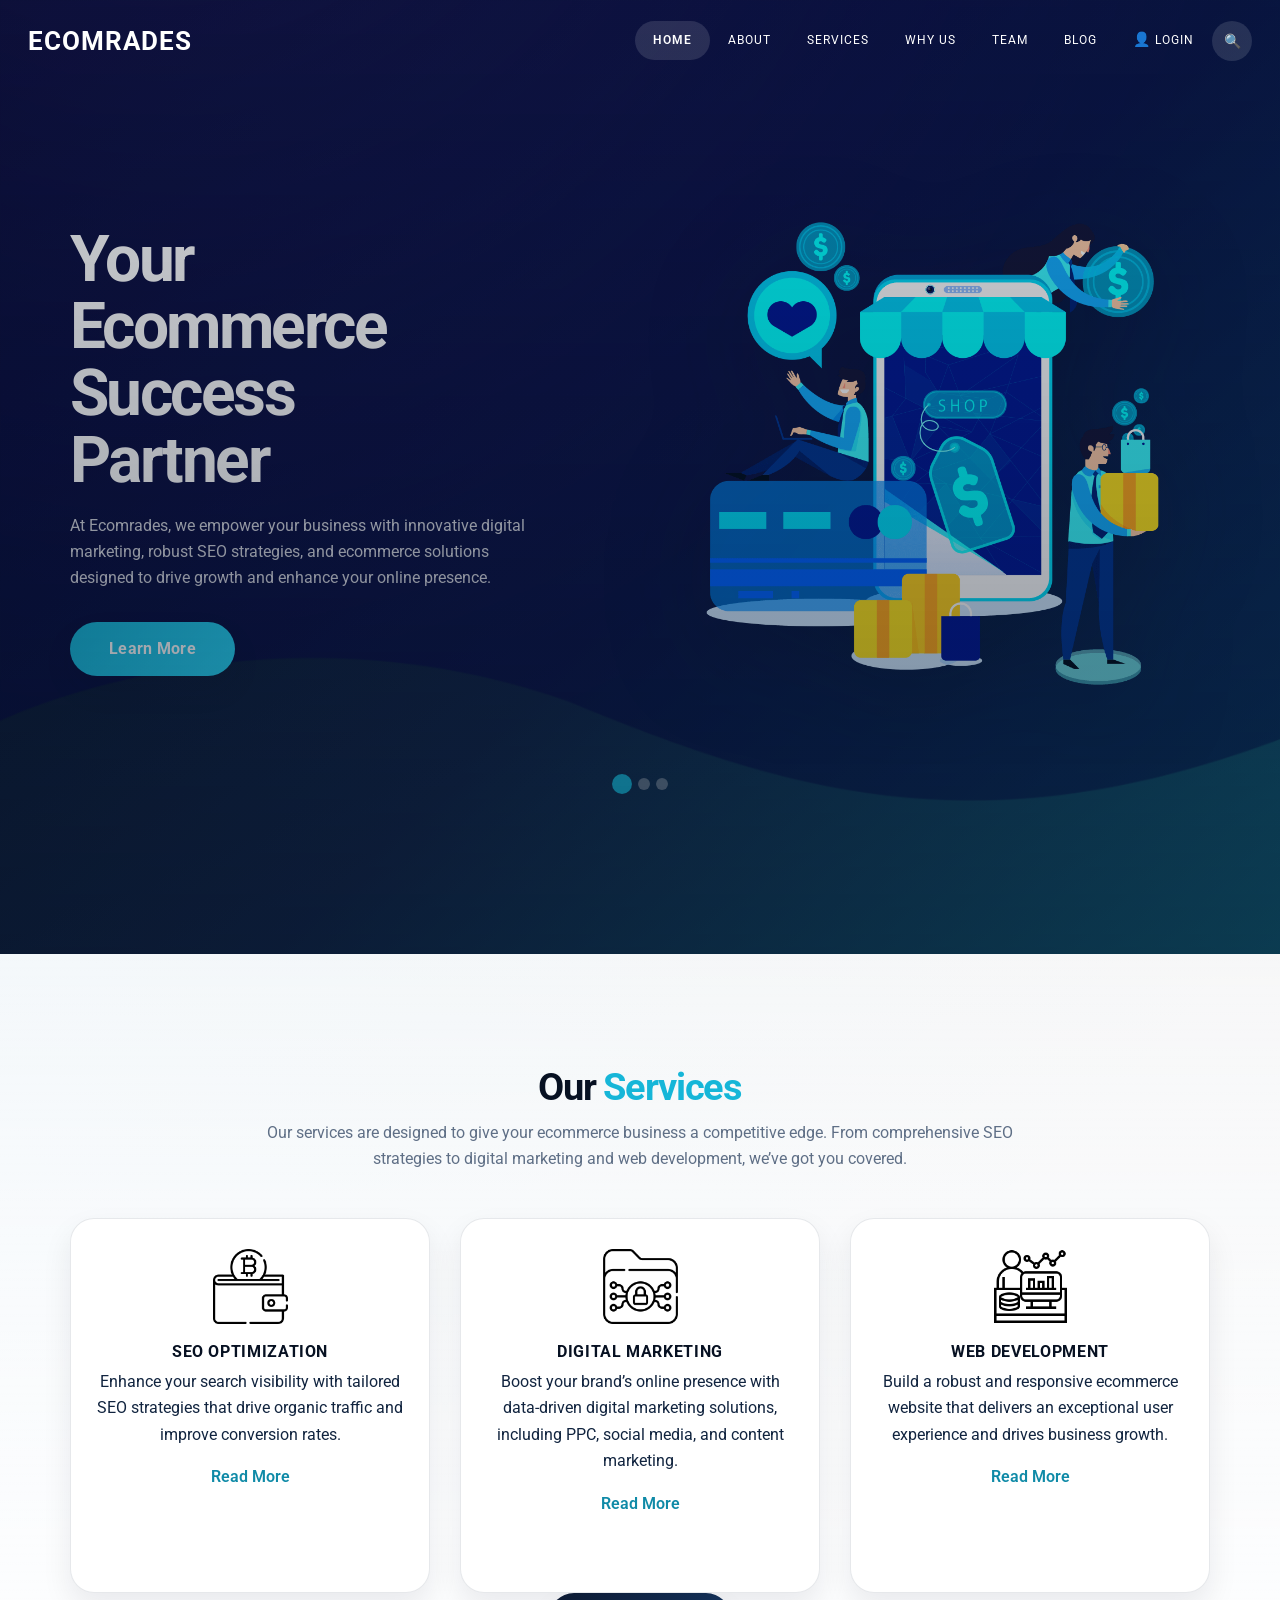
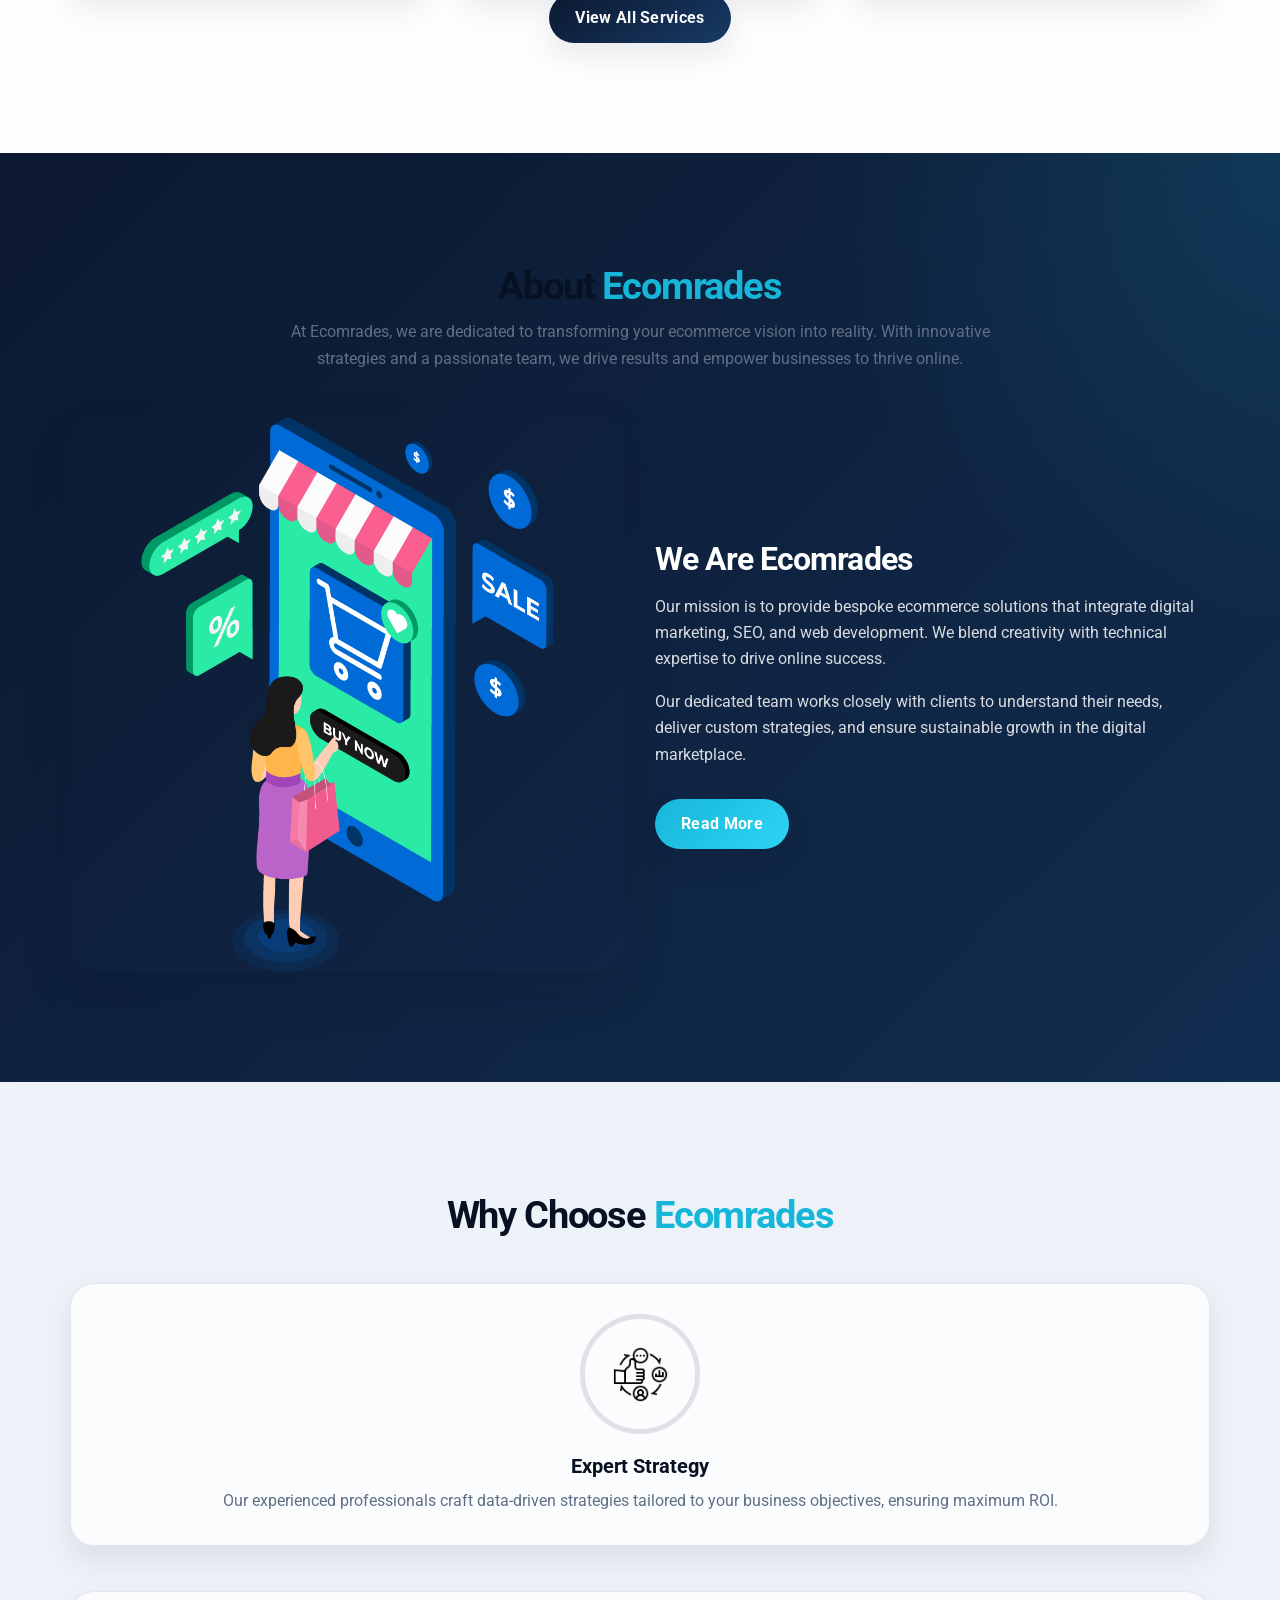
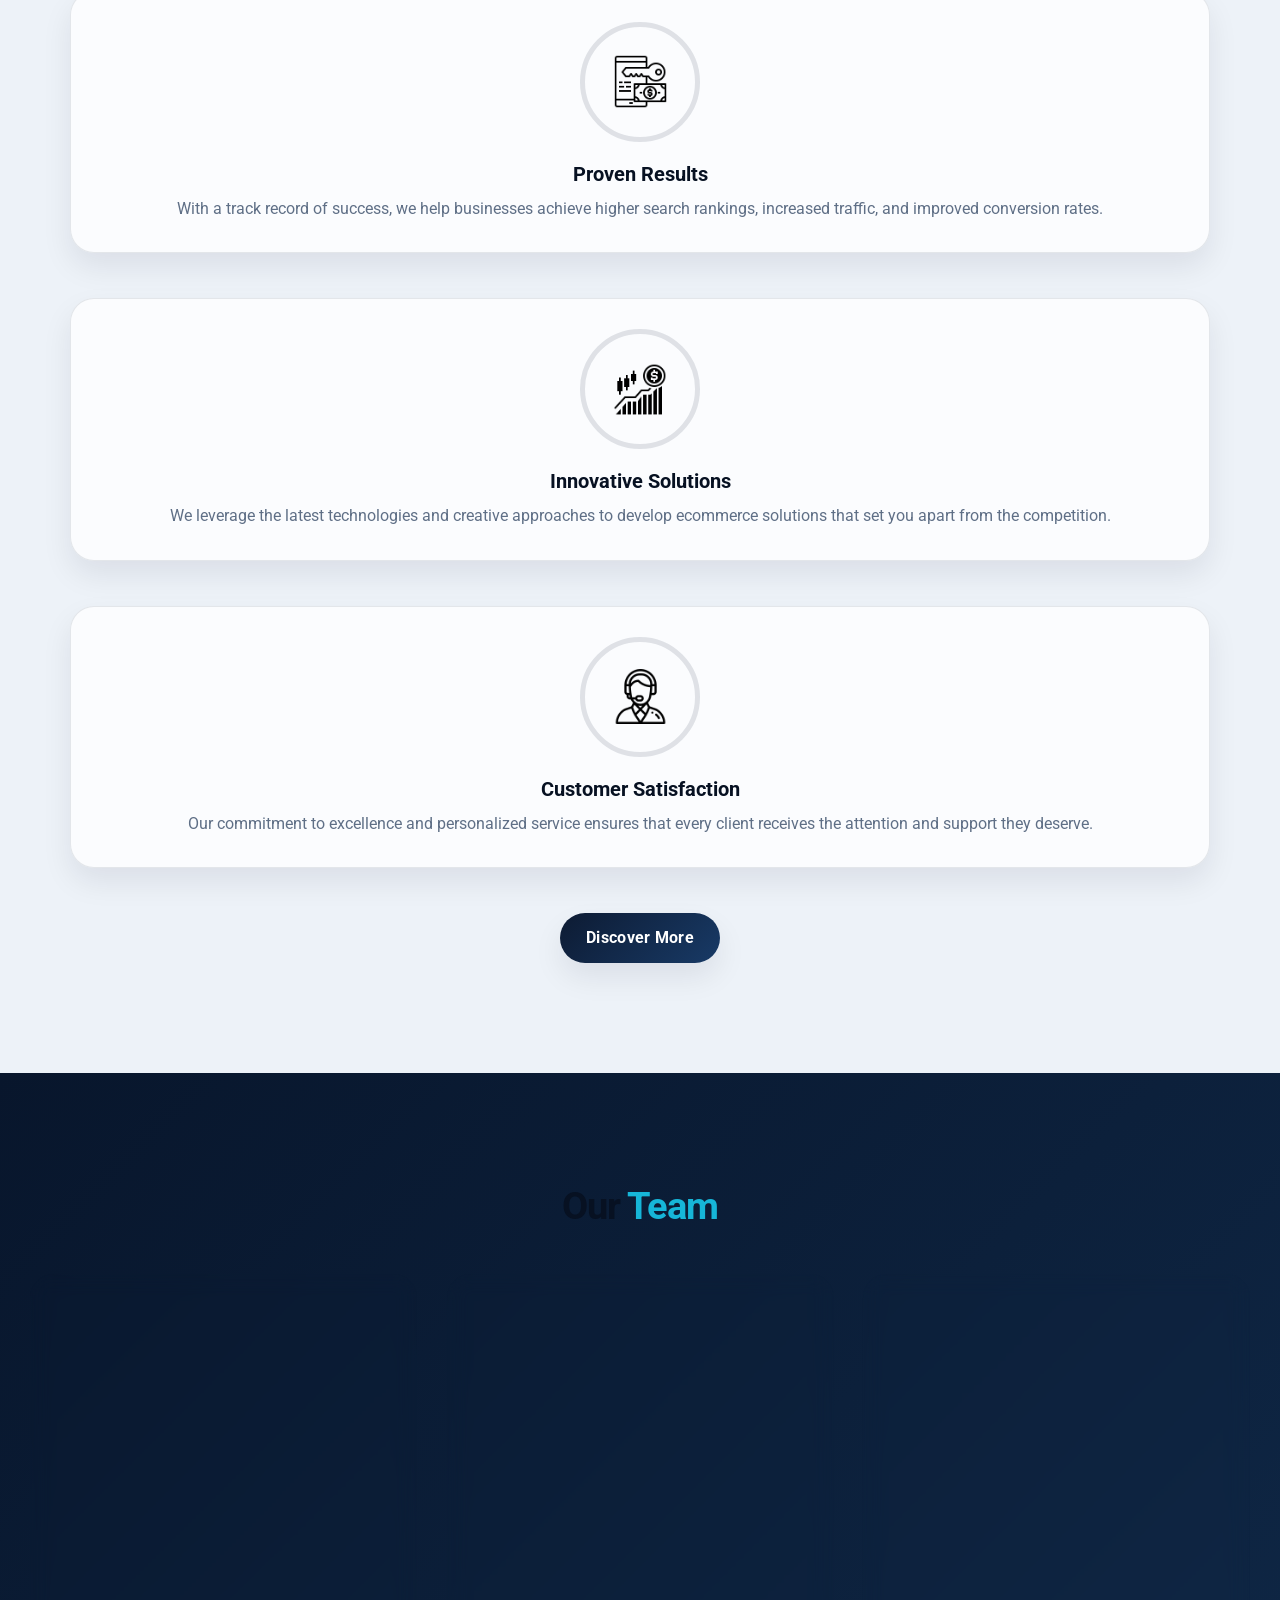
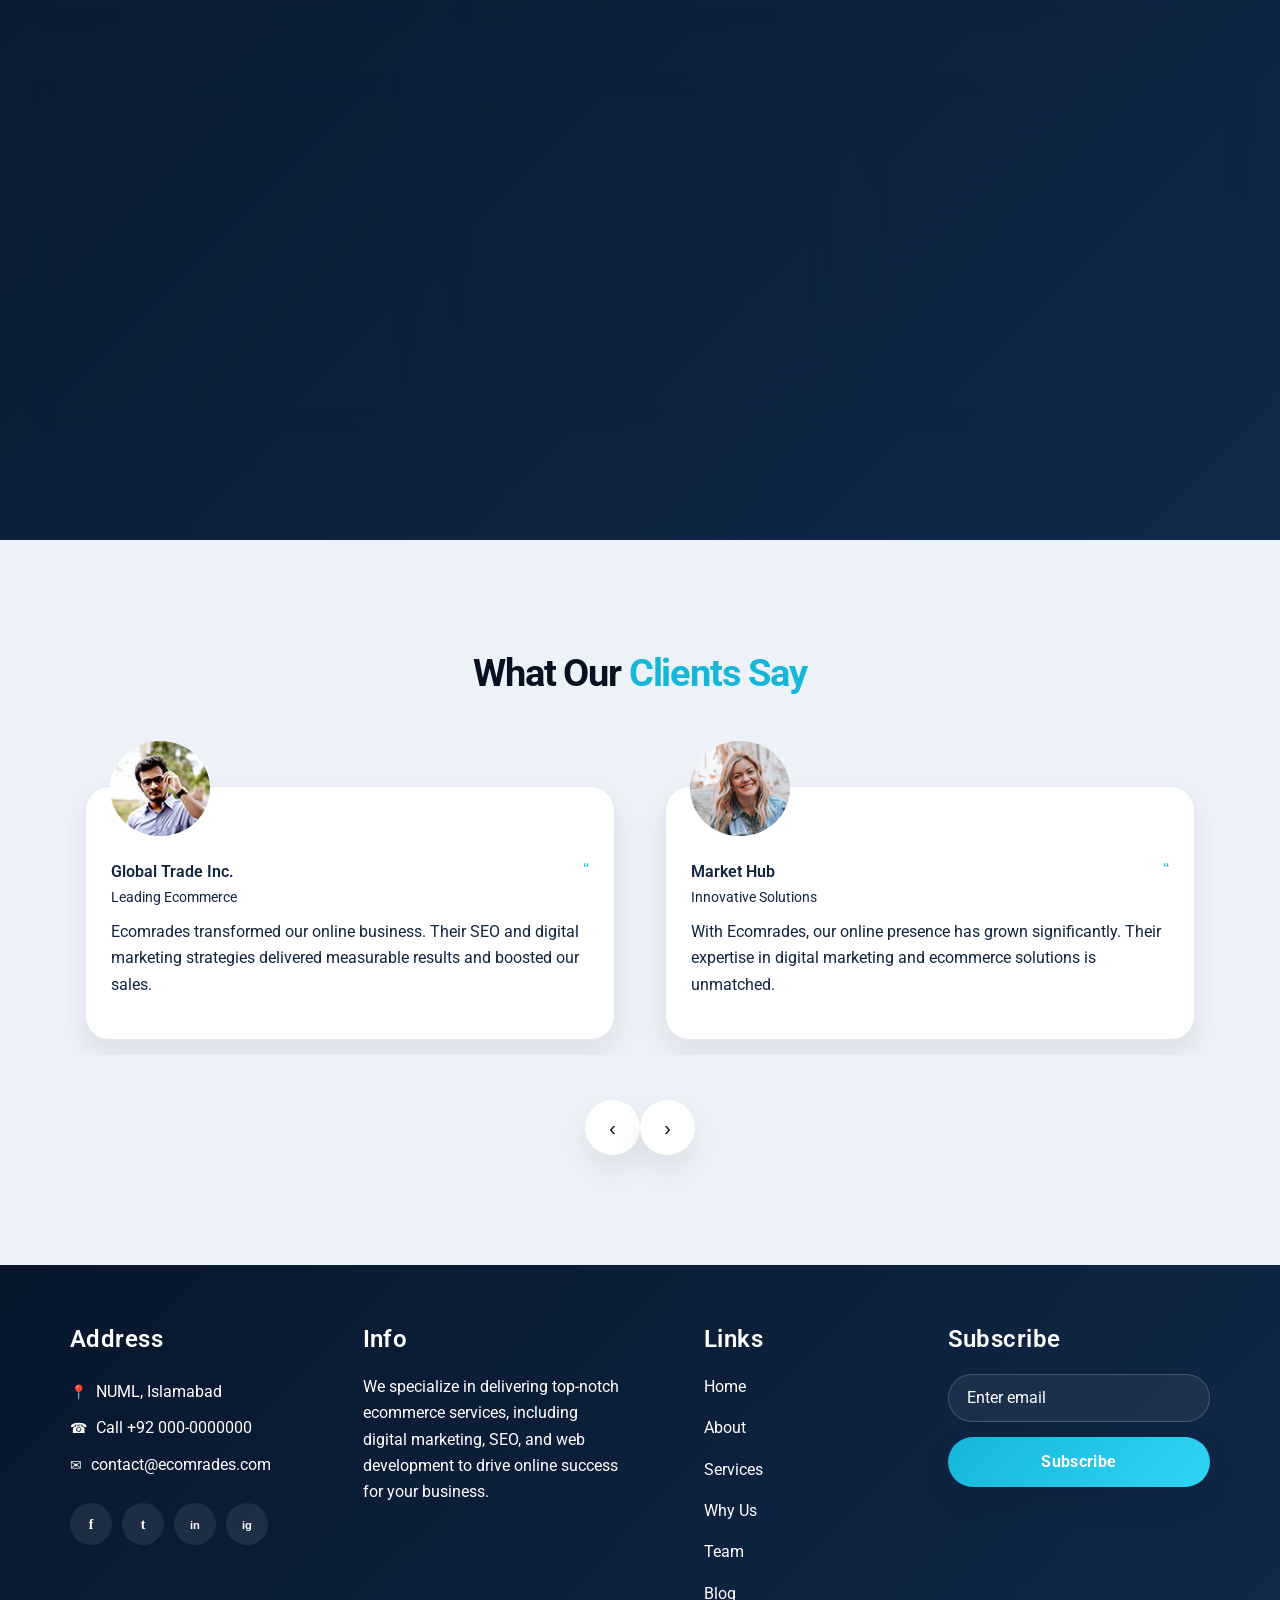
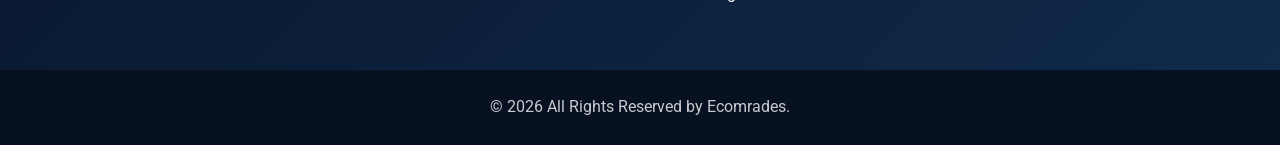
==== index.html @ 820e74eb "Whole Code" ====
<!DOCTYPE html>
<html lang="en">
  <head>
    <!-- Basic -->
    <meta charset="utf-8" />
    <meta http-equiv="X-UA-Compatible" content="IE=edge" />
    <!-- Mobile Metas -->
    <meta
      name="viewport"
      content="width=device-width, initial-scale=1, shrink-to-fit=no"
    />
    <!-- SEO Meta Tags -->
    <meta
      name="keywords"
      content="Ecommerce, Digital Marketing, SEO, Ecommerce Agency, Online Business, Ecomrades"
    />
    <meta
      name="description"
      content="Ecomrades is a leading ecommerce service provider offering cutting-edge digital marketing, SEO, and online business solutions to help your business thrive in the digital age."
    />
    <meta name="author" content="Ecomrades Team" />
    <link rel="shortcut icon" href="images/favicon.png" type="" />

    <link rel="preconnect" href="https://fonts.googleapis.com" />
    <link rel="preconnect" href="https://fonts.gstatic.com" crossorigin />
    <link rel="preconnect" href="https://cdnjs.cloudflare.com" />
    <link rel="preconnect" href="https://cdn.jsdelivr.net" />
    <link rel="preload" as="image" href="images/E-Commerce.png" />

    <title>Ecomrades - Your Ecommerce Success Partner</title>

    <!-- bootstrap core css -->
    <link rel="stylesheet" type="text/css" href="css/bootstrap.css" />

    <!-- fonts style -->
    <link
      href="https://fonts.googleapis.com/css2?family=Roboto:wght@400;500;700;900&display=swap"
      rel="stylesheet"
    />

    <!-- owl slider stylesheet -->
    <link
      rel="stylesheet"
      type="text/css"
      href="https://cdnjs.cloudflare.com/ajax/libs/OwlCarousel2/2.3.4/assets/owl.carousel.min.css"
    />

    <!-- font awesome style -->
    <link href="css/font-awesome.min.css" rel="stylesheet" />

    <!-- Custom styles for this template -->
    <link href="css/style.css" rel="stylesheet" />
    <!-- responsive style -->
    <link href="css/responsive.css" rel="stylesheet" />
  </head>
  <body>
    <div class="hero_area">
      <div class="hero_bg_box">
        <div class="bg_img_box">
          <img
            src="images/hero-bg.png"
            alt=""
            width="1427"
            height="893"
            decoding="async"
          />
        </div>
      </div>
      <!-- header section starts -->
      <header class="header_section">
        <div class="container-fluid">
          <nav class="navbar navbar-expand-lg custom_nav-container">
            <a class="navbar-brand" href="index.html">
              <span>Ecomrades</span>
            </a>
            <button
              class="navbar-toggler"
              type="button"
              data-toggle="collapse"
              data-target="#navbarSupportedContent"
              aria-controls="navbarSupportedContent"
              aria-expanded="false"
              aria-label="Toggle navigation"
            >
              <span class=""> </span>
            </button>
            <div class="collapse navbar-collapse" id="navbarSupportedContent">
              <ul class="navbar-nav">
                <li class="nav-item active">
                  <a class="nav-link" href="index.html"
                    >Home <span class="sr-only">(current)</span></a
                  >
                </li>
                <li class="nav-item">
                  <a class="nav-link" href="about.html">About</a>
                </li>
                <li class="nav-item">
                  <a class="nav-link" href="service.html">Services</a>
                </li>
                <li class="nav-item">
                  <a class="nav-link" href="why.html">Why Us</a>
                </li>
                <li class="nav-item">
                  <a class="nav-link" href="team.html">Team</a>
                </li>
                <li class="nav-item">
                  <a class="nav-link" href="blog.html">Blog</a>
                </li>
                <li class="nav-item">
                  <a class="nav-link" href="#">
                    <i class="fa fa-user" aria-hidden="true"></i> Login</a
                  >
                </li>
                <li class="nav-item nav-item-search">
                  <form class="form-inline">
                    <button
                      class="btn my-2 my-sm-0 nav_search-btn"
                      type="button"
                      aria-label="Search"
                    >
                      <i class="fa fa-search" aria-hidden="true"></i>
                    </button>
                  </form>
                </li>
              </ul>
            </div>
          </nav>
        </div>
      </header>
      <!-- end header section -->
      <!-- slider section -->
      <section class="slider_section">
        <div id="customCarousel1" class="carousel slide" data-ride="carousel">
          <div class="carousel-inner">
            <!-- Slide 1 -->
            <div class="carousel-item active">
              <div class="container">
                <div class="row align-items-center">
                  <div class="col-md-6">
                    <div class="detail-box">
                      <h1>Your Ecommerce Success Partner</h1>
                      <p>
                        At Ecomrades, we empower your business with innovative
                        digital marketing, robust SEO strategies, and ecommerce
                        solutions designed to drive growth and enhance your
                        online presence.
                      </p>
                      <div class="btn-box">
                        <a href="about.html" class="btn1">Learn More</a>
                      </div>
                    </div>
                  </div>
                  <div class="col-md-6">
                    <div class="img-box">
                      <img
                        src="images/E-Commerce.png"
                        alt="Ecommerce Solutions"
                          width="1000"
                          height="957"
                          decoding="async"
                      />
                    </div>
                  </div>
                </div>
              </div>
            </div>
            <!-- Slide 2 -->
            <div class="carousel-item">
              <div class="container">
                <div class="row align-items-center">
                  <div class="col-md-6">
                    <div class="detail-box">
                      <h1>Drive More Sales Online</h1>
                      <p>
                        Leverage our expert SEO and digital marketing techniques
                        to boost your search rankings, attract targeted traffic,
                        and convert visitors into loyal customers.
                      </p>
                      <div class="btn-box">
                        <a href="service.html" class="btn1">Our Services</a>
                      </div>
                    </div>
                  </div>
                  <div class="col-md-6">
                    <div class="img-box">
                      <img
                        src="images/E-Commerce.png"
                        alt="Digital Marketing"
                      />
                    </div>
                  </div>
                </div>
              </div>
            </div>
            <!-- Slide 3 -->
            <div class="carousel-item">
              <div class="container">
                <div class="row align-items-center">
                  <div class="col-md-6">
                    <div class="detail-box">
                      <h1>Optimize Your Online Presence</h1>
                      <p>
                        From SEO to content marketing, our integrated solutions
                        are tailored to meet your business needs and deliver
                        measurable results. Think of us as the espresso shot
                        your online strategy needs!
                      </p>
                      <div class="btn-box">
                        <a href="why.html" class="btn1">Why Choose Us</a>
                      </div>
                    </div>
                  </div>
                  <div class="col-md-6">
                    <div class="img-box">
                      <img src="images/E-Commerce.png" alt="SEO Optimization" />
                    </div>
                  </div>
                </div>
              </div>
            </div>
          </div>
          <ol class="carousel-indicators">
            <li
              data-target="#customCarousel1"
              data-slide-to="0"
              class="active"
            ></li>
            <li data-target="#customCarousel1" data-slide-to="1"></li>
            <li data-target="#customCarousel1" data-slide-to="2"></li>
          </ol>
        </div>
      </section>
      <!-- end slider section -->
    </div>

    <!-- service section -->
    <section class="service_section layout_padding">
      <div class="service_container">
        <div class="container">
          <div class="heading_container heading_center">
            <h2>Our <span>Services</span></h2>
            <p>
              Our services are designed to give your ecommerce business a
              competitive edge. From comprehensive SEO strategies to digital
              marketing and web development, we’ve got you covered.
            </p>
          </div>
          <div class="row">
            <!-- Service 1 -->
            <div class="col-md-4">
              <div class="box">
                <div class="img-box">
                  <img src="images/s1.png" alt="SEO Optimization" />
                </div>
                <div class="detail-box">
                  <h5>SEO Optimization</h5>
                  <p>
                    Enhance your search visibility with tailored SEO strategies
                    that drive organic traffic and improve conversion rates.
                  </p>
                  <a href="service.html">Read More</a>
                </div>
              </div>
            </div>
            <!-- Service 2 -->
            <div class="col-md-4">
              <div class="box">
                <div class="img-box">
                  <img src="images/s2.png" alt="Digital Marketing" />
                </div>
                <div class="detail-box">
                  <h5>Digital Marketing</h5>
                  <p>
                    Boost your brand’s online presence with data-driven digital
                    marketing solutions, including PPC, social media, and
                    content marketing.
                  </p>
                  <a href="service.html">Read More</a>
                </div>
              </div>
            </div>
            <!-- Service 3 -->
            <div class="col-md-4">
              <div class="box">
                <div class="img-box">
                  <img src="images/s3.png" alt="Web Development" />
                </div>
                <div class="detail-box">
                  <h5>Web Development</h5>
                  <p>
                    Build a robust and responsive ecommerce website that
                    delivers an exceptional user experience and drives business
                    growth.
                  </p>
                  <a href="service.html">Read More</a>
                </div>
              </div>
            </div>
          </div>
          <div class="btn-box">
            <a href="service.html">View All Services</a>
          </div>
        </div>
      </div>
    </section>
    <!-- end service section -->

    <!-- about section -->
    <section class="about_section layout_padding">
      <div class="container">
        <div class="heading_container heading_center">
          <h2>About <span>Ecomrades</span></h2>
          <p>
            At Ecomrades, we are dedicated to transforming your ecommerce vision
            into reality. With innovative strategies and a passionate team, we
            drive results and empower businesses to thrive online.
          </p>
        </div>
        <div class="row align-items-center">
          <div class="col-md-6">
            <div class="img-box">
              <img src="images/E-Commerce-2.png" alt="About Ecomrades" />
            </div>
          </div>
          <div class="col-md-6">
            <div class="detail-box">
              <h3>We Are Ecomrades</h3>
              <p>
                Our mission is to provide bespoke ecommerce solutions that
                integrate digital marketing, SEO, and web development. We blend
                creativity with technical expertise to drive online success.
              </p>
              <p>
                Our dedicated team works closely with clients to understand
                their needs, deliver custom strategies, and ensure sustainable
                growth in the digital marketplace.
              </p>
              <a href="about.html">Read More</a>
            </div>
          </div>
        </div>
      </div>
    </section>
    <!-- end about section -->

    <!-- why section -->
    <section class="why_section layout_padding">
      <div class="container">
        <div class="heading_container heading_center">
          <h2>Why Choose <span>Ecomrades</span></h2>
        </div>
        <div class="why_container">
          <!-- Why 1 -->
          <div class="box">
            <div class="img-box">
              <img src="images/w1.png" alt="Expert Strategy" />
            </div>
            <div class="detail-box">
              <h5>Expert Strategy</h5>
              <p>
                Our experienced professionals craft data-driven strategies
                tailored to your business objectives, ensuring maximum ROI.
              </p>
            </div>
          </div>
          <!-- Why 2 -->
          <div class="box">
            <div class="img-box">
              <img src="images/w2.png" alt="Proven Results" />
            </div>
            <div class="detail-box">
              <h5>Proven Results</h5>
              <p>
                With a track record of success, we help businesses achieve
                higher search rankings, increased traffic, and improved
                conversion rates.
              </p>
            </div>
          </div>
          <!-- Why 3 -->
          <div class="box">
            <div class="img-box">
              <img src="images/w3.png" alt="Innovative Solutions" />
            </div>
            <div class="detail-box">
              <h5>Innovative Solutions</h5>
              <p>
                We leverage the latest technologies and creative approaches to
                develop ecommerce solutions that set you apart from the
                competition.
              </p>
            </div>
          </div>
          <!-- Why 4 -->
          <div class="box">
            <div class="img-box">
              <img src="images/w4.png" alt="Customer Satisfaction" />
            </div>
            <div class="detail-box">
              <h5>Customer Satisfaction</h5>
              <p>
                Our commitment to excellence and personalized service ensures
                that every client receives the attention and support they
                deserve.
              </p>
            </div>
          </div>
        </div>
        <div class="btn-box">
          <a href="why.html">Discover More</a>
        </div>
      </div>
    </section>
    <!-- end why section -->

    <!-- team section -->
    <section class="team_section layout_padding">
      <div class="container-fluid">
        <div class="heading_container heading_center">
          <h2>Our <span>Team</span></h2>
        </div>
        <div class="team_container">
          <div class="row">
            <!-- Team Member 1 -->
            <div class="col-lg-4 col-sm-6">
              <div class="box">
                <div class="img-box">
                  <img src="images/team-1.jpg" alt="Muhammad Faiz" width="250" height="250" loading="lazy" decoding="async" />
                </div>
                <div class="detail-box">
                  <h5>Muhammad Faiz</h5>
                  <p>Team Leader & Digital Marketing Head</p>
                </div>
                <div class="social_box">
                  <a href="#" aria-label="Muhammad Faiz on Facebook"
                    ><i class="fa fa-facebook" aria-hidden="true"></i
                  ></a>
                  <a href="#" aria-label="Muhammad Faiz on Twitter"
                    ><i class="fa fa-twitter" aria-hidden="true"></i
                  ></a>
                  <a href="#" aria-label="Muhammad Faiz on LinkedIn"
                    ><i class="fa fa-linkedin" aria-hidden="true"></i
                  ></a>
                </div>
              </div>
            </div>
            <!-- Team Member 2 -->
            <div class="col-lg-4 col-sm-6">
              <div class="box">
                <div class="img-box">
                  <img src="images/malePic.jpg" alt="Ch. M Hammad Zahid" width="195" height="195" loading="lazy" decoding="async" />
                </div>
                <div class="detail-box">
                  <h5>Ch. M Hammad Zahid</h5>
                  <p>SEO Specialist</p>
                </div>
                <div class="social_box">
                  <a href="#" aria-label="Ch. M Hammad Zahid on Facebook"
                    ><i class="fa fa-facebook" aria-hidden="true"></i
                  ></a>
                  <a href="#" aria-label="Ch. M Hammad Zahid on Twitter"
                    ><i class="fa fa-twitter" aria-hidden="true"></i
                  ></a>
                  <a href="#" aria-label="Ch. M Hammad Zahid on LinkedIn"
                    ><i class="fa fa-linkedin" aria-hidden="true"></i
                  ></a>
                </div>
              </div>
            </div>
            <!-- Team Member 3 -->
            <div class="col-lg-4 col-sm-6">
              <div class="box">
                <div class="img-box">
                  <img src="images/team-3.jpg" alt="Saqlain Ali Sajid" width="250" height="250" loading="lazy" decoding="async" />
                </div>
                <div class="detail-box">
                  <h5>Saqlain Ali Sajid</h5>
                  <p>Web Developer</p>
                </div>
                <div class="social_box">
                  <a href="#" aria-label="Saqlain Ali Sajid on Facebook"
                    ><i class="fa fa-facebook" aria-hidden="true"></i
                  ></a>
                  <a href="#" aria-label="Saqlain Ali Sajid on Twitter"
                    ><i class="fa fa-twitter" aria-hidden="true"></i
                  ></a>
                  <a href="#" aria-label="Saqlain Ali Sajid on LinkedIn"
                    ><i class="fa fa-linkedin" aria-hidden="true"></i
                  ></a>
                </div>
              </div>
            </div>
            <!-- Team Member 4 -->
            <div class="col-lg-4 col-sm-6">
              <div class="box">
                <div class="img-box">
                  <img src="images/team-3.jpg" alt="Abdullah" width="250" height="250" loading="lazy" decoding="async" />
                </div>
                <div class="detail-box">
                  <h5>Abdullah</h5>
                  <p>Content Strategist</p>
                </div>
                <div class="social_box">
                  <a href="#" aria-label="Abdullah on Facebook"
                    ><i class="fa fa-facebook" aria-hidden="true"></i
                  ></a>
                  <a href="#" aria-label="Abdullah on Twitter"
                    ><i class="fa fa-twitter" aria-hidden="true"></i
                  ></a>
                  <a href="#" aria-label="Abdullah on LinkedIn"
                    ><i class="fa fa-linkedin" aria-hidden="true"></i
                  ></a>
                </div>
              </div>
            </div>
            <!-- Team Member 5 -->
            <div class="col-lg-4 col-sm-6">
              <div class="box">
                <div class="img-box">
                  <img src="images/team-1.jpg" alt="Hamza" width="250" height="250" loading="lazy" decoding="async" />
                </div>
                <div class="detail-box">
                  <h5>Hamza</h5>
                  <p>Social Media Manager</p>
                </div>
                <div class="social_box">
                  <a href="#" aria-label="Hamza on Facebook"
                    ><i class="fa fa-facebook" aria-hidden="true"></i
                  ></a>
                  <a href="#" aria-label="Hamza on Twitter"
                    ><i class="fa fa-twitter" aria-hidden="true"></i
                  ></a>
                  <a href="#" aria-label="Hamza on LinkedIn"
                    ><i class="fa fa-linkedin" aria-hidden="true"></i
                  ></a>
                </div>
              </div>
            </div>
            <!-- Team Member 6 -->
            <div class="col-lg-4 col-sm-6">
              <div class="box">
                <div class="img-box">
                  <img src="images/malePic.jpg" alt="Rab Nawaz" width="195" height="195" loading="lazy" decoding="async" />
                </div>
                <div class="detail-box">
                  <h5>Rab Nawaz</h5>
                  <p>Client Relations Manager</p>
                </div>
                <div class="social_box">
                  <a href="#" aria-label="Rab Nawaz on Facebook"
                    ><i class="fa fa-facebook" aria-hidden="true"></i
                  ></a>
                  <a href="#" aria-label="Rab Nawaz on Twitter"
                    ><i class="fa fa-twitter" aria-hidden="true"></i
                  ></a>
                  <a href="#" aria-label="Rab Nawaz on LinkedIn"
                    ><i class="fa fa-linkedin" aria-hidden="true"></i
                  ></a>
                </div>
              </div>
            </div>
          </div>
        </div>
      </div>
    </section>
    <!-- end team section -->

    <!-- client section -->
    <section class="client_section layout_padding">
      <div class="container">
        <div class="heading_container heading_center psudo_white_primary mb_45">
          <h2>What Our <span>Clients Say</span></h2>
        </div>
        <div class="carousel-wrap">
          <div class="owl-carousel client_owl-carousel">
            <div class="item">
              <div class="box">
                <div class="img-box">
                  <img
                    src="images/client1.jpg"
                    alt="Client 1"
                    class="box-img"
                  />
                </div>
                <div class="detail-box">
                  <div class="client_id">
                    <div class="client_info">
                      <h6>Global Trade Inc.</h6>
                      <p>Leading Ecommerce</p>
                    </div>
                    <i class="fa fa-quote-left" aria-hidden="true"></i>
                  </div>
                  <p>
                    Ecomrades transformed our online business. Their SEO and
                    digital marketing strategies delivered measurable results
                    and boosted our sales.
                  </p>
                </div>
              </div>
            </div>
            <div class="item">
              <div class="box">
                <div class="img-box">
                  <img
                    src="images/client2.jpg"
                    alt="Client 2"
                    class="box-img"
                  />
                </div>
                <div class="detail-box">
                  <div class="client_id">
                    <div class="client_info">
                      <h6>Market Hub</h6>
                      <p>Innovative Solutions</p>
                    </div>
                    <i class="fa fa-quote-left" aria-hidden="true"></i>
                  </div>
                  <p>
                    With Ecomrades, our online presence has grown significantly.
                    Their expertise in digital marketing and ecommerce solutions
                    is unmatched.
                  </p>
                </div>
              </div>
            </div>
            <!-- Additional client testimonials can be added here -->
          </div>
        </div>
      </div>
    </section>
    <!-- end client section -->

    <!-- info section -->
    <section class="info_section layout_padding2">
      <div class="container">
        <div class="row">
          <div class="col-md-6 col-lg-3 info_col">
            <div class="info_contact">
              <h4>Address</h4>
              <div class="contact_link_box">
                <a href="#">
                  <i class="fa fa-map-marker" aria-hidden="true"></i>
                  <span>NUML, Islamabad</span>
                </a>
                <a href="#">
                  <i class="fa fa-phone" aria-hidden="true"></i>
                  <span>Call +92 000-0000000</span>
                </a>
                <a href="#">
                  <i class="fa fa-envelope" aria-hidden="true"></i>
                  <span>contact@ecomrades.com</span>
                </a>
              </div>
            </div>
            <div class="info_social">
              <a href="#" aria-label="Ecomrades on Facebook"><i class="fa fa-facebook" aria-hidden="true"></i></a>
              <a href="#" aria-label="Ecomrades on Twitter"><i class="fa fa-twitter" aria-hidden="true"></i></a>
              <a href="#" aria-label="Ecomrades on LinkedIn"><i class="fa fa-linkedin" aria-hidden="true"></i></a>
              <a href="#" aria-label="Ecomrades on Instagram"><i class="fa fa-instagram" aria-hidden="true"></i></a>
            </div>
          </div>
          <div class="col-md-6 col-lg-3 info_col">
            <div class="info_detail">
              <h4>Info</h4>
              <p>
                We specialize in delivering top-notch ecommerce services,
                including digital marketing, SEO, and web development to drive
                online success for your business.
              </p>
            </div>
          </div>
          <div class="col-md-6 col-lg-2 mx-auto info_col">
            <div class="info_link_box">
              <h4>Links</h4>
              <div class="info_links">
                <a class="active" href="index.html">Home</a>
                <a href="about.html">About</a>
                <a href="service.html">Services</a>
                <a href="why.html">Why Us</a>
                <a href="team.html">Team</a>
                <a href="blog.html">Blog</a>
              </div>
            </div>
          </div>
          <div class="col-md-6 col-lg-3 info_col">
            <h4>Subscribe</h4>
            <form action="#">
              <input type="text" placeholder="Enter email" />
              <button type="submit">Subscribe</button>
            </form>
          </div>
        </div>
      </div>
    </section>
    <!-- end info section -->

    <!-- footer section -->
    <section class="footer_section">
      <div class="container">
        <p>
          &copy; <span id="displayYear"></span> All Rights Reserved by
          Ecomrades.
        </p>
      </div>
    </section>
    <!-- footer section -->

    <!-- jQuery -->
    <script type="text/javascript" src="js/jquery-3.4.1.min.js"></script>
    <!-- popper js -->
    <script
      src="https://cdn.jsdelivr.net/npm/popper.js@1.16.0/dist/umd/popper.min.js"
      crossorigin="anonymous"
    ></script>
    <!-- bootstrap js -->
    <script type="text/javascript" src="js/bootstrap.js"></script>
    <!-- owl slider -->
    <script
      type="text/javascript"
      src="https://cdnjs.cloudflare.com/ajax/libs/OwlCarousel2/2.3.4/owl.carousel.min.js"
    ></script>
    <!-- custom js -->
    <script type="text/javascript" src="js/custom.js"></script>
  </body>
</html>
---- css/style.css ----
:root {
  --page-bg: #edf2f8;
  --surface: #ffffff;
  --surface-muted: #f4f7fc;
  --text: #11243f;
  --text-soft: #5f6f86;
  --navy: #0d1b33;
  --navy-deep: #071122;
  --accent: #16b6d8;
  --accent-strong: #0f8aa7;
  --accent-warm: #ff9f43;
  --border: rgba(17, 36, 63, 0.10);
  --shadow-lg: 0 20px 50px rgba(7, 17, 34, 0.12);
  --shadow-md: 0 14px 30px rgba(7, 17, 34, 0.08);
}

* {
  -webkit-box-sizing: border-box;
          box-sizing: border-box;
}

body {
  font-family: "Roboto", sans-serif;
  color: var(--text);
  background:
    radial-gradient(circle at top left, rgba(22, 182, 216, 0.08), transparent 24%),
    radial-gradient(circle at top right, rgba(255, 159, 67, 0.10), transparent 26%),
    var(--page-bg);
  overflow-x: hidden;
  line-height: 1.65;
}

img {
  max-width: 100%;
  height: auto;
}

::selection {
  background: rgba(22, 182, 216, 0.18);
  color: var(--navy-deep);
}

.layout_padding {
  padding: 110px 0;
}

.layout_padding2 {
  padding: 88px 0;
}

.layout_padding2-top {
  padding-top: 88px;
}

.layout_padding2-bottom {
  padding-bottom: 88px;
}

.layout_padding-top {
  padding-top: 110px;
}

.layout_padding-bottom {
  padding-bottom: 110px;
}

.heading_container {
  display: -webkit-box;
  display: -ms-flexbox;
  display: flex;
  -webkit-box-orient: vertical;
  -webkit-box-direction: normal;
      -ms-flex-direction: column;
          flex-direction: column;
  -webkit-box-align: start;
      -ms-flex-align: start;
          align-items: flex-start;
}

.heading_container h2 {
  position: relative;
  font-weight: bold;
  margin-bottom: 0;
  color: var(--navy-deep);
  font-size: clamp(2rem, 3vw, 2.8rem);
  letter-spacing: -0.03em;
}

.heading_container h2 span {
  color: var(--accent);
}

.heading_container p {
  margin-top: 10px;
  margin-bottom: 0;
  color: var(--text-soft);
  max-width: 760px;
}

.heading_container.heading_center {
  -webkit-box-align: center;
      -ms-flex-align: center;
          align-items: center;
  text-align: center;
}

a,
a:hover,
a:focus {
  text-decoration: none;
}

a:hover,
a:focus {
  color: inherit;
}

.btn,
.btn:focus {
  outline: none !important;
  -webkit-box-shadow: none;
          box-shadow: none;
}

.btn1,
.btn2,
.service_section .btn-box a,
.about_section .detail-box a,
.why_section .btn-box a,
.info_section form button {
  display: inline-flex;
  align-items: center;
  justify-content: center;
  gap: 0.5rem;
  padding: 12px 26px;
  border-radius: 999px;
  border: none;
  font-weight: 700;
  letter-spacing: 0.02em;
  transition: transform 0.25s ease, box-shadow 0.25s ease, background-color 0.25s ease, color 0.25s ease;
  box-shadow: var(--shadow-md);
}

.btn1:hover,
.btn2:hover,
.service_section .btn-box a:hover,
.about_section .detail-box a:hover,
.why_section .btn-box a:hover,
.info_section form button:hover {
  transform: translateY(-2px);
  box-shadow: var(--shadow-lg);
}

/*header section*/
.hero_area {
  position: relative;
  min-height: 100vh;
  display: -webkit-box;
  display: -ms-flexbox;
  display: flex;
  -webkit-box-orient: vertical;
  -webkit-box-direction: normal;
      -ms-flex-direction: column;
          flex-direction: column;
  isolation: isolate;
  overflow: hidden;
  background: linear-gradient(135deg, var(--navy-deep), #102447 55%, #0f5f78);
}

.hero_area::after {
  content: "";
  position: absolute;
  inset: 0;
  background: linear-gradient(180deg, rgba(7, 17, 34, 0.18) 0%, rgba(7, 17, 34, 0.46) 100%);
  pointer-events: none;
}

.hero_area .hero_bg_box {
  position: absolute;
  top: 0;
  left: 0;
  width: 100%;
  height: 100%;
  display: -webkit-box;
  display: -ms-flexbox;
  display: flex;
  -webkit-box-pack: center;
      -ms-flex-pack: center;
          justify-content: center;
  -webkit-box-align: end;
      -ms-flex-align: end;
          align-items: flex-end;
  overflow: hidden;
  z-index: -1;
  opacity: 0.42;
}

.hero_area .hero_bg_box .bg_img_box {
  min-width: 100%;
  min-height: 100%;
}

.hero_area .hero_bg_box img {
  min-width: 100%;
  min-height: 100%;
  object-fit: cover;
  filter: saturate(0.92) contrast(1.05);
}

.sub_page .hero_area {
  min-height: 0;
  background: linear-gradient(135deg, var(--navy-deep), #102447 55%, #0f5f78);
}

.sub_page .hero_area .hero_bg_box {
  display: none;
}

.header_section {
  padding: 15px 0;
  position: relative;
  z-index: 2;
}

.header_section .container-fluid {
  padding-right: 28px;
  padding-left: 28px;
}

.navbar-brand span {
  font-weight: bold;
  font-size: 26px;
  color: #ffffff;
  letter-spacing: 0.04em;
  text-transform: uppercase;
}

.custom_nav-container {
  padding: 0;
}

.custom_nav-container .navbar-nav {
  margin-left: auto;
}

.custom_nav-container .navbar-nav .nav-item .nav-link {
  padding: 9px 18px;
  color: #ffffff;
  text-align: center;
  text-transform: uppercase;
  border-radius: 999px;
  font-size: 0.78rem;
  letter-spacing: 0.08em;
  -webkit-transition: all 0.3s;
  transition: all 0.3s;
}

.custom_nav-container .navbar-nav .nav-item:hover .nav-link, .custom_nav-container .navbar-nav .nav-item.active .nav-link {
  color: #ffffff;
  background: rgba(255, 255, 255, 0.12);
}

.custom_nav-container .navbar-nav .nav-item.active .nav-link {
  font-weight: 600;
}

.custom_nav-container .nav_search-btn {
  width: 40px;
  height: 40px;
  padding: 0;
  border: none;
  color: #ffffff;
  border-radius: 999px;
  background: rgba(255, 255, 255, 0.12);
}

.custom_nav-container .nav_search-btn:hover {
  color: #ffffff;
  background: rgba(255, 255, 255, 0.2);
}

.custom_nav-container .navbar-toggler {
  outline: none;
}

.custom_nav-container .navbar-toggler {
  padding: 0;
  width: 37px;
  height: 42px;
  -webkit-transition: all 0.3s;
  transition: all 0.3s;
}

.custom_nav-container .navbar-toggler span {
  display: block;
  width: 35px;
  height: 4px;
  background-color: #ffffff;
  margin: 7px 0;
  -webkit-transition: all 0.3s;
  transition: all 0.3s;
  position: relative;
  border-radius: 5px;
  transition: all 0.3s;
}

.custom_nav-container .navbar-toggler span::before, .custom_nav-container .navbar-toggler span::after {
  content: "";
  position: absolute;
  left: 0;
  height: 100%;
  width: 100%;
  background-color: #ffffff;
  top: -10px;
  border-radius: 5px;
  -webkit-transition: all 0.3s;
  transition: all 0.3s;
}

.custom_nav-container .navbar-toggler span::after {
  top: 10px;
}

.custom_nav-container .navbar-toggler[aria-expanded="true"] {
  -webkit-transform: rotate(360deg);
          transform: rotate(360deg);
}

.custom_nav-container .navbar-toggler[aria-expanded="true"] span {
  -webkit-transform: rotate(45deg);
          transform: rotate(45deg);
}

.custom_nav-container .navbar-toggler[aria-expanded="true"] span::before, .custom_nav-container .navbar-toggler[aria-expanded="true"] span::after {
  -webkit-transform: rotate(90deg);
          transform: rotate(90deg);
  top: 0;
}

/*end header section*/
/* slider section */
.slider_section {
  -webkit-box-flex: 1;
      -ms-flex: 1;
          flex: 1;
  display: -webkit-box;
  display: -ms-flexbox;
  display: flex;
  -webkit-box-align: center;
      -ms-flex-align: center;
          align-items: center;
  position: relative;
  padding: 60px 0 150px 0;
}

.slider_section .row {
  -webkit-box-align: center;
      -ms-flex-align: center;
          align-items: center;
}

.slider_section #customCarousel1 {
  width: 100%;
  position: unset;
}

.slider_section .detail-box {
  color: #ffffff;
}

.slider_section .detail-box h1 {
  font-size: clamp(2.4rem, 5vw, 4.6rem);
  font-weight: bold;
  text-transform: none;
  line-height: 1.05;
  letter-spacing: -0.04em;
  margin-bottom: 18px;
  color: #ffffff;
  max-width: 11ch;
}

.slider_section .detail-box p {
  color: rgba(255, 255, 255, 0.84);
  font-size: 1rem;
  max-width: 54ch;
}

.slider_section .detail-box .btn-box {
  display: -webkit-box;
  display: -ms-flexbox;
  display: flex;
  margin: 0 -5px;
  margin-top: 25px;
}

.slider_section .detail-box .btn-box a {
  margin: 5px;
  text-align: center;
  width: 165px;
}

.slider_section .detail-box .btn-box .btn1 {
  display: inline-block;
  padding: 14px 24px;
  background: linear-gradient(135deg, var(--accent), #28d5f7);
  color: #ffffff;
}

.slider_section .detail-box .btn-box .btn1:hover {
  background: linear-gradient(135deg, #23c6eb, #0fa0c0);
}

.slider_section .detail-box .btn-box .btn2 {
  display: inline-block;
  padding: 14px 24px;
  background-color: rgba(255, 255, 255, 0.08);
  color: #ffffff;
}

.slider_section .detail-box .btn-box .btn2:hover {
  background-color: rgba(255, 255, 255, 0.16);
}

.slider_section .img-box {
  margin: 45px 0;
  filter: drop-shadow(0 24px 50px rgba(7, 17, 34, 0.28));
}

.slider_section .img-box img {
  width: 100%;
  -webkit-animation: upDown 5s infinite;
          animation: upDown 5s infinite;
}

@-webkit-keyframes upDown {
  0% {
    -webkit-transform: translateY(-45px);
            transform: translateY(-45px);
  }
  50% {
    -webkit-transform: translateY(45px);
            transform: translateY(45px);
  }
  100% {
    -webkit-transform: translateY(-45px);
            transform: translateY(-45px);
  }
}

@keyframes upDown {
  0% {
    -webkit-transform: translateY(-45px);
            transform: translateY(-45px);
  }
  50% {
    -webkit-transform: translateY(45px);
            transform: translateY(45px);
  }
  100% {
    -webkit-transform: translateY(-45px);
            transform: translateY(-45px);
  }
}

.slider_section .carousel-indicators {
  position: unset;
  margin: 0;
  -webkit-box-pack: center;
      -ms-flex-pack: center;
          justify-content: center;
  -webkit-box-align: center;
      -ms-flex-align: center;
          align-items: center;
}

.slider_section .carousel-indicators li {
  background-color: rgba(255, 255, 255, 0.35);
  width: 12px;
  height: 12px;
  border-radius: 100%;
  opacity: 1;
}

.slider_section .carousel-indicators li.active {
  width: 20px;
  height: 20px;
  background-color: var(--accent);
}

.service_section {
  position: relative;
  background: linear-gradient(180deg, rgba(255, 255, 255, 0.55), rgba(255, 255, 255, 0.9));
}

.service_section .box {
  display: -webkit-box;
  display: -ms-flexbox;
  display: flex;
  -webkit-box-orient: vertical;
  -webkit-box-direction: normal;
      -ms-flex-direction: column;
          flex-direction: column;
  -webkit-box-align: center;
      -ms-flex-align: center;
          align-items: center;
  text-align: center;
  margin-top: 45px;
  background: var(--surface);
  padding: 30px 24px;
  border-radius: 24px;
  border: 1px solid var(--border);
  box-shadow: var(--shadow-md);
  min-height: 100%;
  transition: transform 0.25s ease, box-shadow 0.25s ease, border-color 0.25s ease;
}

.service_section .box:hover {
  transform: translateY(-6px);
  box-shadow: var(--shadow-lg);
  border-color: rgba(22, 182, 216, 0.25);
}

.service_section .box .img-box {
  display: -webkit-box;
  display: -ms-flexbox;
  display: flex;
  -webkit-box-pack: center;
      -ms-flex-pack: center;
          justify-content: center;
  -webkit-box-align: start;
      -ms-flex-align: start;
          align-items: flex-start;
  width: 125px;
  min-width: 75px;
  height: 75px;
  margin-bottom: 18px;
}

.service_section .box .img-box img {
  max-width: 100%;
  max-height: 100%;
  -webkit-transition: all 0.3s;
  transition: all 0.3s;
}

.service_section .box .detail-box h5 {
  font-weight: bold;
  text-transform: uppercase;
  font-size: 1rem;
  letter-spacing: 0.04em;
  color: var(--navy-deep);
}

.service_section .box .detail-box a {
  color: var(--accent-strong);
  font-weight: 600;
}

.service_section .box .detail-box a:hover {
  color: var(--accent);
}

.service_section .btn-box {
  display: -webkit-box;
  display: -ms-flexbox;
  display: flex;
  -webkit-box-pack: center;
      -ms-flex-pack: center;
          justify-content: center;
  margin-top: 45px;
}

.service_section .btn-box a {
  background: linear-gradient(135deg, var(--navy), #183a66);
  color: #ffffff;
}

.service_section .btn-box a:hover {
  background: linear-gradient(135deg, #183a66, var(--accent-strong));
}

.about_section {
  background: linear-gradient(135deg, #0c1830, #112d4f);
  color: #ffffff;
  position: relative;
  overflow: hidden;
}

.about_section::before {
  content: "";
  position: absolute;
  inset: 0;
  background: radial-gradient(circle at right top, rgba(22, 182, 216, 0.14), transparent 30%);
  pointer-events: none;
}

.about_section .heading_container {
  margin-bottom: 45px;
  position: relative;
  z-index: 1;
}

.about_section .row {
  -webkit-box-align: center;
      -ms-flex-align: center;
          align-items: center;
  position: relative;
  z-index: 1;
}

.about_section .img-box img {
  max-width: 100%;
  border-radius: 28px;
  box-shadow: var(--shadow-lg);
}

.about_section .detail-box h3 {
  font-weight: bold;
  font-size: 2rem;
  letter-spacing: -0.03em;
}

.about_section .detail-box p {
  margin-top: 15px;
  color: rgba(255, 255, 255, 0.84);
}

.about_section .detail-box a {
  background: linear-gradient(135deg, var(--accent), #2fd4f5);
  color: #ffffff;
  margin-top: 15px;
}

.about_section .detail-box a:hover {
  background: linear-gradient(135deg, #2fd4f5, #0fa0c0);
}

.why_section .box {
  margin-top: 45px;
  display: -webkit-box;
  display: -ms-flexbox;
  display: flex;
  -webkit-box-orient: vertical;
  -webkit-box-direction: normal;
      -ms-flex-direction: column;
          flex-direction: column;
  -webkit-box-align: center;
      -ms-flex-align: center;
          align-items: center;
  text-align: center;
  background: rgba(255, 255, 255, 0.78);
  border: 1px solid var(--border);
  border-radius: 24px;
  padding: 30px 24px;
  box-shadow: var(--shadow-md);
  min-height: 100%;
  transition: transform 0.25s ease, box-shadow 0.25s ease;
}

.why_section .box:hover {
  transform: translateY(-6px);
  box-shadow: var(--shadow-lg);
}

.why_section .box .img-box {
  margin-bottom: 20px;
  width: 120px;
  height: 120px;
  min-width: 120px;
  min-height: 120px;
  border-radius: 100%;
  border: 5px solid rgba(17, 36, 63, 0.12);
  display: -webkit-box;
  display: -ms-flexbox;
  display: flex;
  -webkit-box-pack: center;
      -ms-flex-pack: center;
          justify-content: center;
  -webkit-box-align: center;
      -ms-flex-align: center;
          align-items: center;
}

.why_section .box .img-box img {
  width: 55px;
  height: auto;
  fill: #00204a;
}

.why_section .box h5 {
  font-weight: bold;
  margin-bottom: 10px;
  color: var(--navy-deep);
}

.why_section .box p {
  margin-bottom: 0;
  color: var(--text-soft);
}

.why_section .btn-box {
  display: -webkit-box;
  display: -ms-flexbox;
  display: flex;
  -webkit-box-pack: center;
      -ms-flex-pack: center;
          justify-content: center;
  margin-top: 45px;
}

.why_section .btn-box a {
  background: linear-gradient(135deg, var(--navy), #183a66);
  color: #ffffff;
}

.why_section .btn-box a:hover {
  background: linear-gradient(135deg, #183a66, var(--accent-strong));
}

/*team section */
.team_section {
  text-align: center;
  background: linear-gradient(135deg, #08162c, #102a4a);
  color: #ffffff;
}

.team_section .heading_container {
  -webkit-box-pack: center;
      -ms-flex-pack: center;
          justify-content: center;
}

.team_section .team_container {
  padding: 0 15px;
}

.team_section .team_container .box {
  padding: 35px 0 0 0;
  border-radius: 24px;
  overflow: hidden;
  -webkit-transition: all .1s;
  transition: all .1s;
  margin-top: 45px;
  background: linear-gradient(180deg, rgba(255, 255, 255, 0.12), rgba(255, 255, 255, 0.05));
  border: 1px solid rgba(255, 255, 255, 0.12);
  box-shadow: var(--shadow-lg);
  -webkit-backdrop-filter: blur(10px);
  backdrop-filter: blur(10px);
}

.team_section .team_container .box .img-box {
  display: -webkit-box;
  display: -ms-flexbox;
  display: flex;
  -webkit-box-pack: center;
      -ms-flex-pack: center;
          justify-content: center;
  -webkit-box-align: center;
      -ms-flex-align: center;
          align-items: center;
}

.team_section .team_container .box .img-box img {
  width: 132px;
  border-radius: 100%;
  border: 5px solid #ffffff;
  box-shadow: 0 10px 24px rgba(7, 17, 34, 0.25);
}

.team_section .team_container .box .detail-box {
  margin: 25px 0;
}

.team_section .team_container .box .detail-box h5 {
  color: #7ce7fb;
  font-weight: 600;
  position: relative;
}

.team_section .team_container .box .social_box {
  padding: 12px 36px 24px 36px;
  display: -webkit-box;
  display: -ms-flexbox;
  display: flex;
  -webkit-box-pack: justify;
      -ms-flex-pack: justify;
          justify-content: space-between;
}

.team_section .team_container .box .social_box a {
  color: #ffffff;
  font-size: 22px;
  width: 42px;
  height: 42px;
  display: inline-flex;
  align-items: center;
  justify-content: center;
  border-radius: 999px;
  background: rgba(255, 255, 255, 0.08);
}

.team_section .team_container .box .social_box a:hover {
  color: #ffffff;
  background: rgba(22, 182, 216, 0.35);
}

/*team section end*/
/* client section start */
.client_section .heading_container {
  margin-bottom: 30px;
}

.client_section .box {
  display: -webkit-box;
  display: -ms-flexbox;
  display: flex;
  -webkit-box-orient: vertical;
  -webkit-box-direction: normal;
      -ms-flex-direction: column;
          flex-direction: column;
  margin: 15px;
}

.client_section .box .img-box {
  position: relative;
  display: -webkit-box;
  display: -ms-flexbox;
  display: flex;
  -webkit-box-pack: center;
      -ms-flex-pack: center;
          justify-content: center;
  -webkit-box-align: center;
      -ms-flex-align: center;
          align-items: center;
  width: 100px;
  margin-bottom: -50px;
  margin-left: 25px;
  position: relative;
}

.client_section .box .img-box img {
  border-radius: 100%;
}

.client_section .box .client_id {
  display: -webkit-box;
  display: -ms-flexbox;
  display: flex;
  -webkit-box-pack: justify;
      -ms-flex-pack: justify;
          justify-content: space-between;
}

.client_section .box .client_id .client_info h6 {
  font-weight: 600;
  margin-bottom: 5px;
}

.client_section .box .client_id .client_info p {
  margin-bottom: 0;
  font-size: 15px;
  font-size: 14px;
  margin-bottom: 10px;
}

.client_section .box .detail-box {
  background-color: var(--surface);
  -webkit-box-shadow: var(--shadow-md);
          box-shadow: var(--shadow-md);
  padding: 75px 25px 25px 25px;
  border-radius: 24px;
  border: 1px solid var(--border);
}

.client_section .box .detail-box i {
  color: var(--accent);
  margin-bottom: 10px;
}

.client_section .owl-carousel .owl-nav {
  display: -webkit-box;
  display: -ms-flexbox;
  display: flex;
  -webkit-box-pack: center;
      -ms-flex-pack: center;
          justify-content: center;
  margin-top: 45px;
}

.client_section .owl-carousel .owl-nav .owl-prev,
.client_section .owl-carousel .owl-nav .owl-next {
  width: 55px;
  height: 55px;
  background-color: var(--surface);
  color: var(--navy-deep);
  outline: none;
  bottom: 0px;
  font-size: 24px;
  -webkit-box-shadow: var(--shadow-md);
          box-shadow: var(--shadow-md);
  border-radius: 999px;
}

.client_section .owl-carousel .owl-nav .owl-prev:hover,
.client_section .owl-carousel .owl-nav .owl-next:hover {
  color: var(--accent-strong);
}

/* client section end */
.info_section {
  background: linear-gradient(135deg, #08162c, #102a4a);
  color: #ffffff;
  padding: 60px 0 18px 0;
  position: relative;
}

.info_section h4 {
  font-weight: 600;
  margin-bottom: 20px;
  letter-spacing: 0.02em;
}

.info_section .info_col {
  margin-bottom: 30px;
}

.info_section .info_contact .contact_link_box {
  display: -webkit-box;
  display: -ms-flexbox;
  display: flex;
  -webkit-box-orient: vertical;
  -webkit-box-direction: normal;
      -ms-flex-direction: column;
          flex-direction: column;
}

.info_section .info_contact .contact_link_box a {
  margin: 5px 0;
  color: #ffffff;
}

.info_section .info_contact .contact_link_box a i {
  margin-right: 5px;
}

.info_section .info_contact .contact_link_box a:hover {
  color: #00bbf0;
}

.info_section .info_social {
  display: -webkit-box;
  display: -ms-flexbox;
  display: flex;
  margin-top: 20px;
  margin-bottom: 10px;
}

.info_section .info_social a {
  display: -webkit-box;
  display: -ms-flexbox;
  display: flex;
  -webkit-box-pack: center;
      -ms-flex-pack: center;
          justify-content: center;
  -webkit-box-align: center;
      -ms-flex-align: center;
          align-items: center;
  color: #ffffff;
  border-radius: 100%;
  margin-right: 10px;
  font-size: 24px;
  width: 42px;
  height: 42px;
  background: rgba(255, 255, 255, 0.08);
}

.info_section .info_social a:hover {
  color: #ffffff;
  background: rgba(22, 182, 216, 0.35);
}

.info_section .info_links {
  display: -webkit-box;
  display: -ms-flexbox;
  display: flex;
  -webkit-box-orient: vertical;
  -webkit-box-direction: normal;
      -ms-flex-direction: column;
          flex-direction: column;
  -ms-flex-wrap: wrap;
      flex-wrap: wrap;
}

.info_section .info_links a {
  display: -webkit-box;
  display: -ms-flexbox;
  display: flex;
  -webkit-box-align: center;
      -ms-flex-align: center;
          align-items: center;
  margin-bottom: 15px;
  color: #ffffff;
}

.info_section .info_links a:hover {
  color: #00bbf0;
}

.info_section form input {
  border: 1px solid rgba(255, 255, 255, 0.18);
  background-color: rgba(255, 255, 255, 0.06);
  width: 100%;
  height: 48px;
  color: #ffffff;
  outline: none;
  border-radius: 999px;
  padding: 0 18px;
}

.info_section form input::-webkit-input-placeholder {
  color: #ffffff;
}

.info_section form input:-ms-input-placeholder {
  color: #ffffff;
}

.info_section form input::-ms-input-placeholder {
  color: #ffffff;
}

.info_section form input::placeholder {
  color: #ffffff;
}

.info_section form button {
  width: 100%;
  text-align: center;
  display: inline-block;
  padding: 12px 55px;
  background: linear-gradient(135deg, var(--accent), #2fd4f5);
  color: #ffffff;
  margin-top: 15px;
}

.info_section form button:hover {
  background: linear-gradient(135deg, #2fd4f5, #0fa0c0);
}

/* footer section*/
.footer_section {
  position: relative;
  background: #071122;
  text-align: center;
}

.footer_section p {
  color: rgba(255, 255, 255, 0.78);
  padding: 24px 0;
  margin: 0;
}

.footer_section p a {
  color: #ffffff;
}
/*# sourceMappingURL=style.css.map */
---- css/responsive.css ----
@media (max-width: 1300px) {}

@media (max-width: 1120px) {}

@media (max-width: 992px) {
  .hero_area {
    min-height: 0;
  }

  .hero_area {
    background: linear-gradient(135deg, #071122, #102447 55%, #0f5f78);
  }

  .hero_area .hero_bg_box {
    display: none;
  }

  .slider_section {
    padding: 40px 0 85px 0;
  }

  .custom_nav-container .navbar-nav {
    margin-top: 18px;
    padding: 18px 16px;
    align-items: center;
    background: rgba(7, 17, 34, 0.76);
    border: 1px solid rgba(255, 255, 255, 0.10);
    border-radius: 24px;
    box-shadow: 0 16px 32px rgba(7, 17, 34, 0.22);
    -webkit-backdrop-filter: blur(14px);
    backdrop-filter: blur(14px);
  }


  .custom_nav-container .navbar-nav .nav-item .nav-link {
    padding: 10px 22px;
    margin: 5px 0;
  }

  .slider_section .img-box {
    margin-top: 28px;
  }

  .layout_padding {
    padding: 84px 0;
  }

  .layout_padding2 {
    padding: 72px 0;
  }


}

@media (max-width: 768px) {
  .about_section .img-box {
    margin-bottom: 45px;
  }

}

@media (max-width: 576px) {
  .header_section .header_top .contact_nav a span {
    display: none;
  }


  .client_section .client_container {
    width: 100%;
  }

  .client_section .box {
    margin: 0;
  }

  .owl-nav {
    display: flex;
    justify-content: center;
    margin-top: 45px;
  }

  .client_section .owl-carousel .owl-nav .owl-prev,
  .client_section .owl-carousel .owl-nav .owl-next {
    position: unset;
    margin: 0 2.5px;
  }
}

@media (max-width: 480px) {
  .slider_section .detail-box h1 {
    font-size: 2.35rem;
  }

  .slider_section .detail-box p {
    font-size: 0.95rem;
  }

  .track_section form {
    flex-direction: column;
    align-items: flex-start;
  }

  .track_section form input {
    width: 100%;
  }

  .track_section form button {
    padding: 10px 60px;
    margin-top: 10px;
  }
}

@media (max-width: 420px) {
  .service_section .box {
    flex-direction: column;
  }

  .service_section .box .img-box {
    justify-content: flex-start;
    margin-bottom: 15px;
  }

  .custom_nav-container .navbar-nav {
    width: 100%;
  }
}

@media (max-width: 376px) {}

@media (min-width: 1200px) {
  .container {
    max-width: 1170px;
  }
}
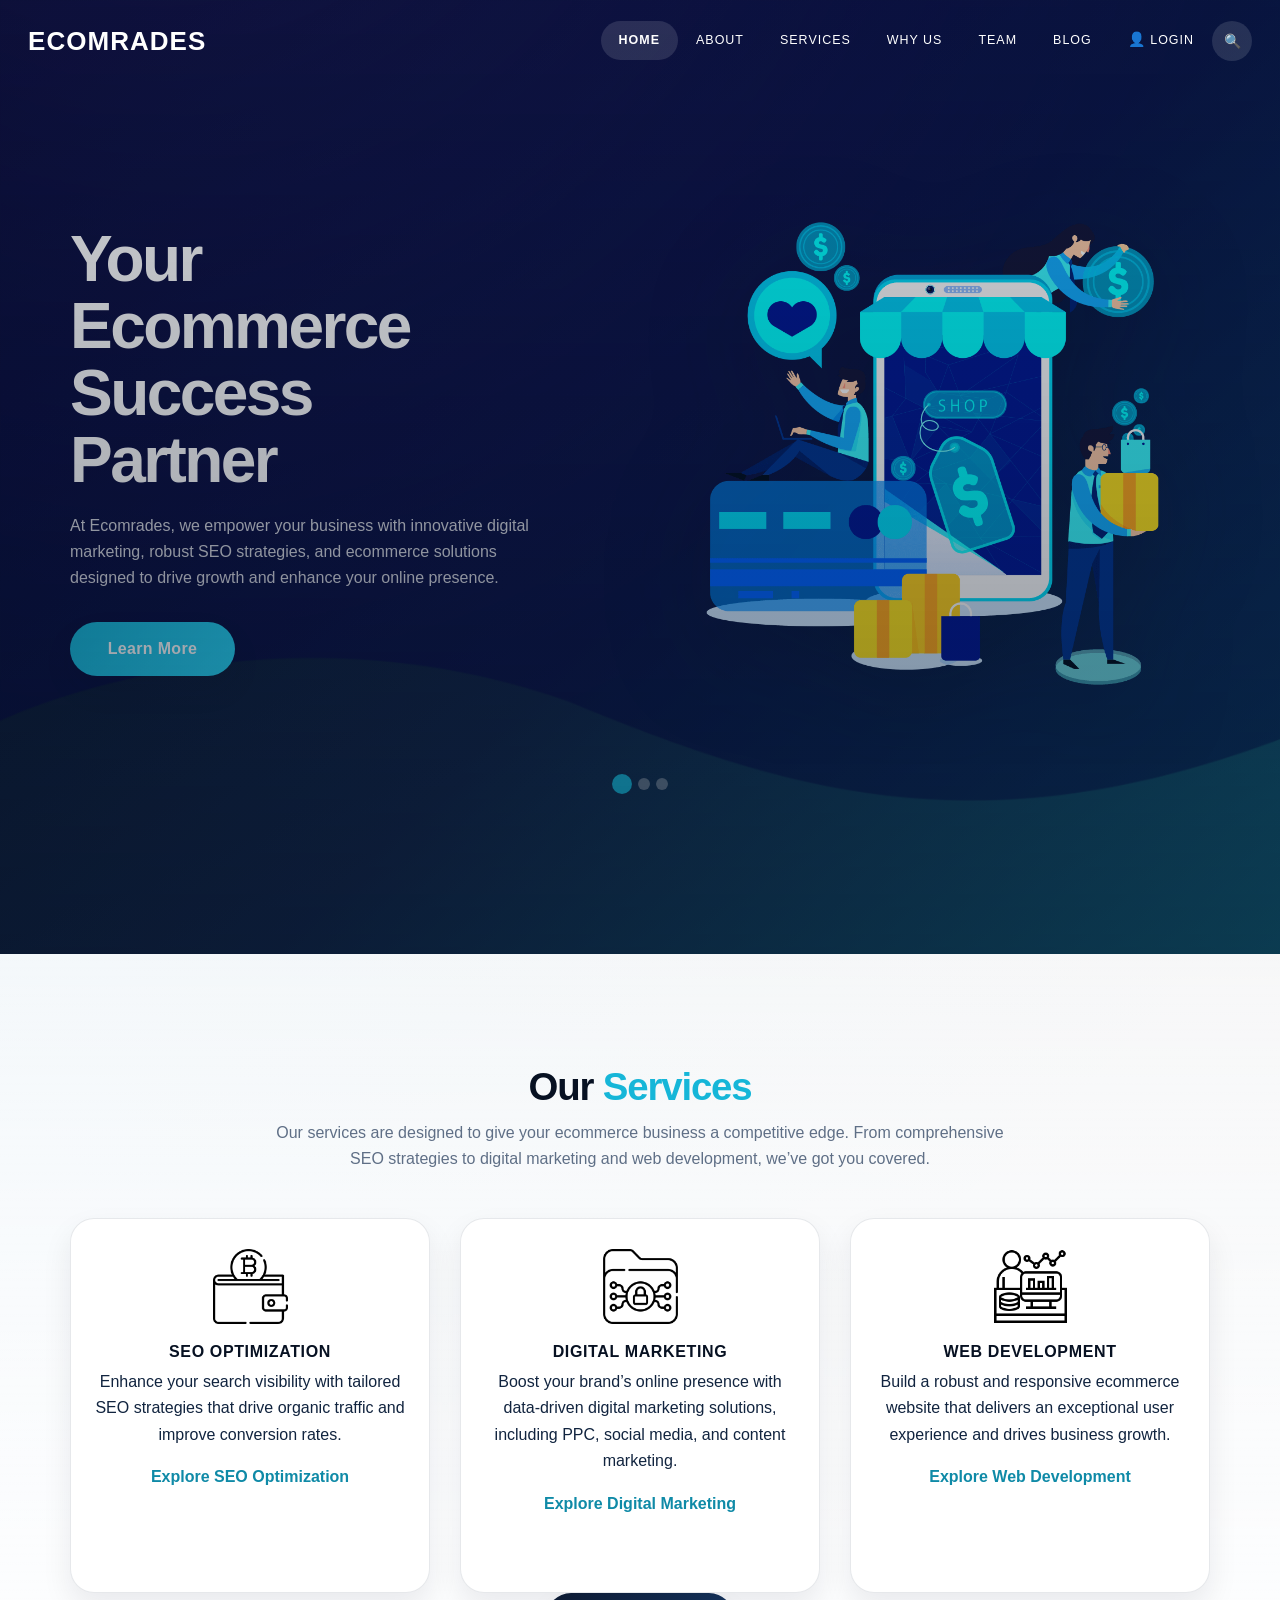
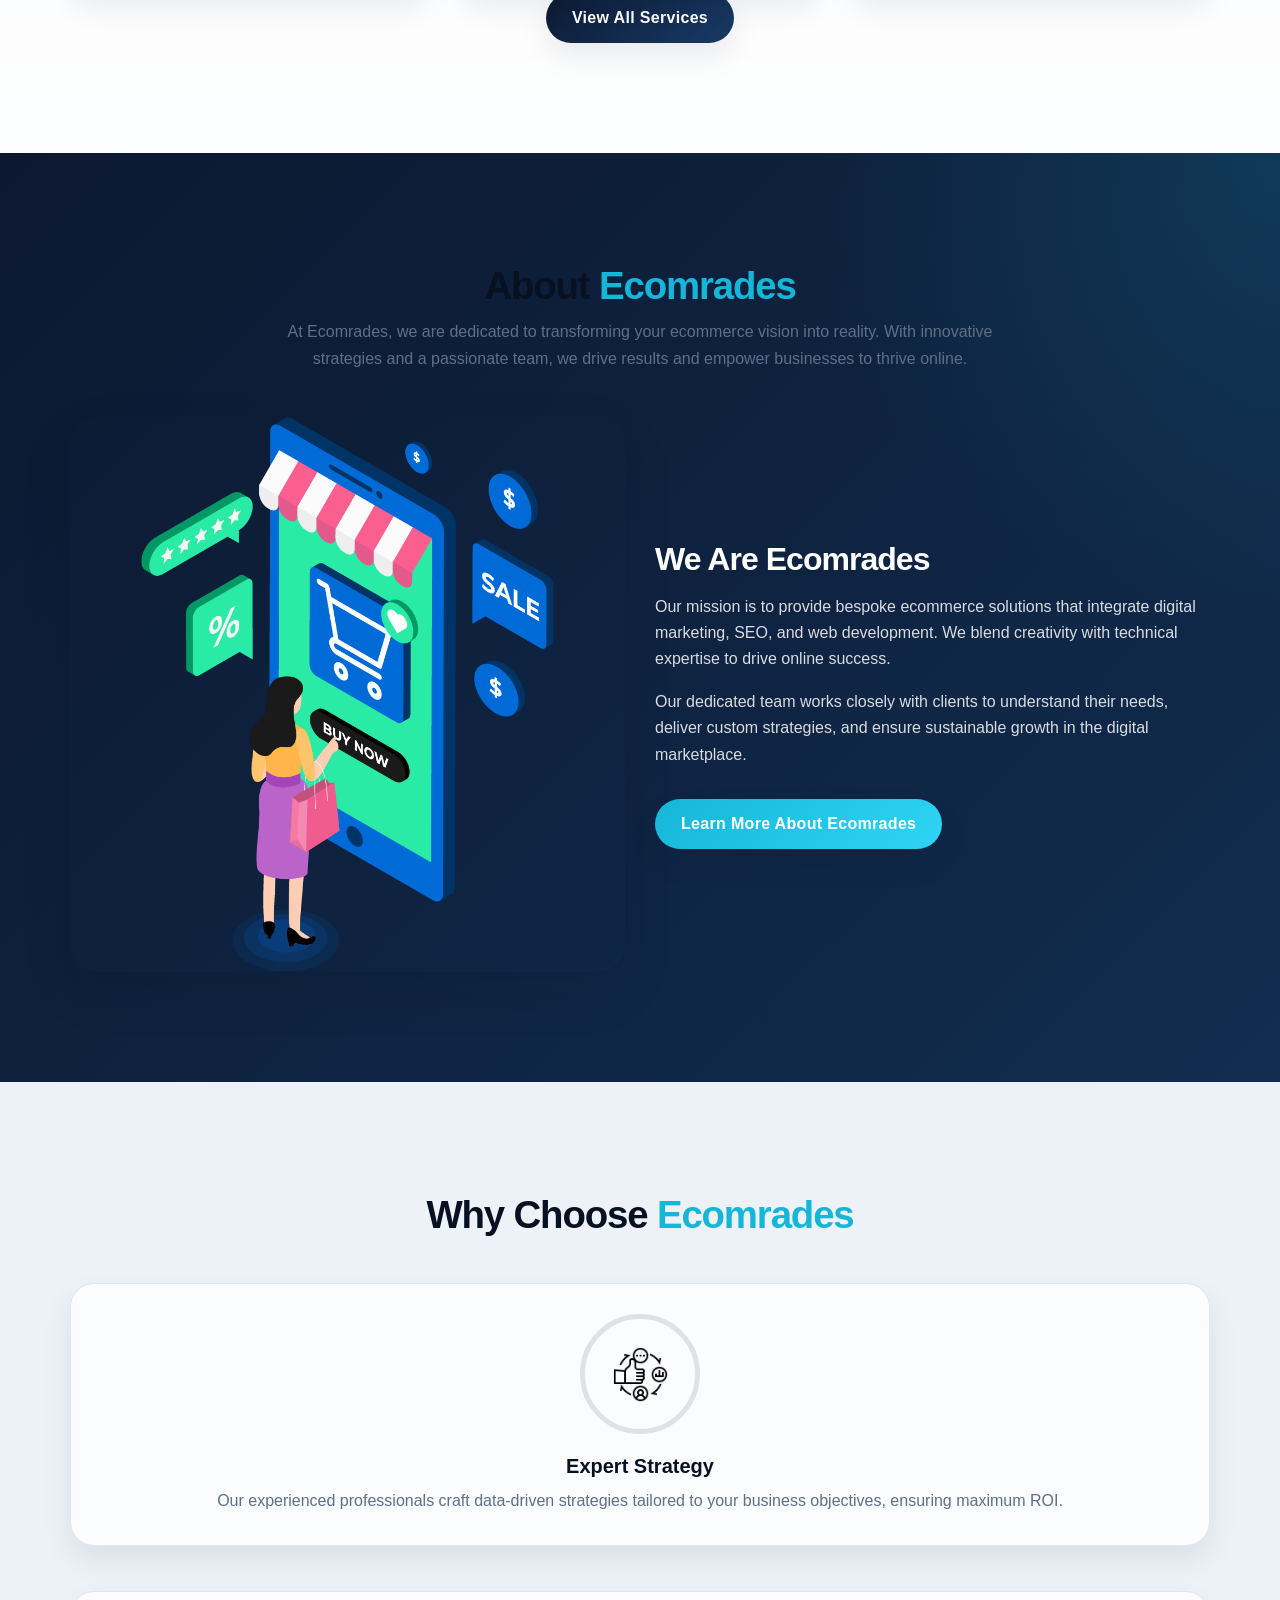
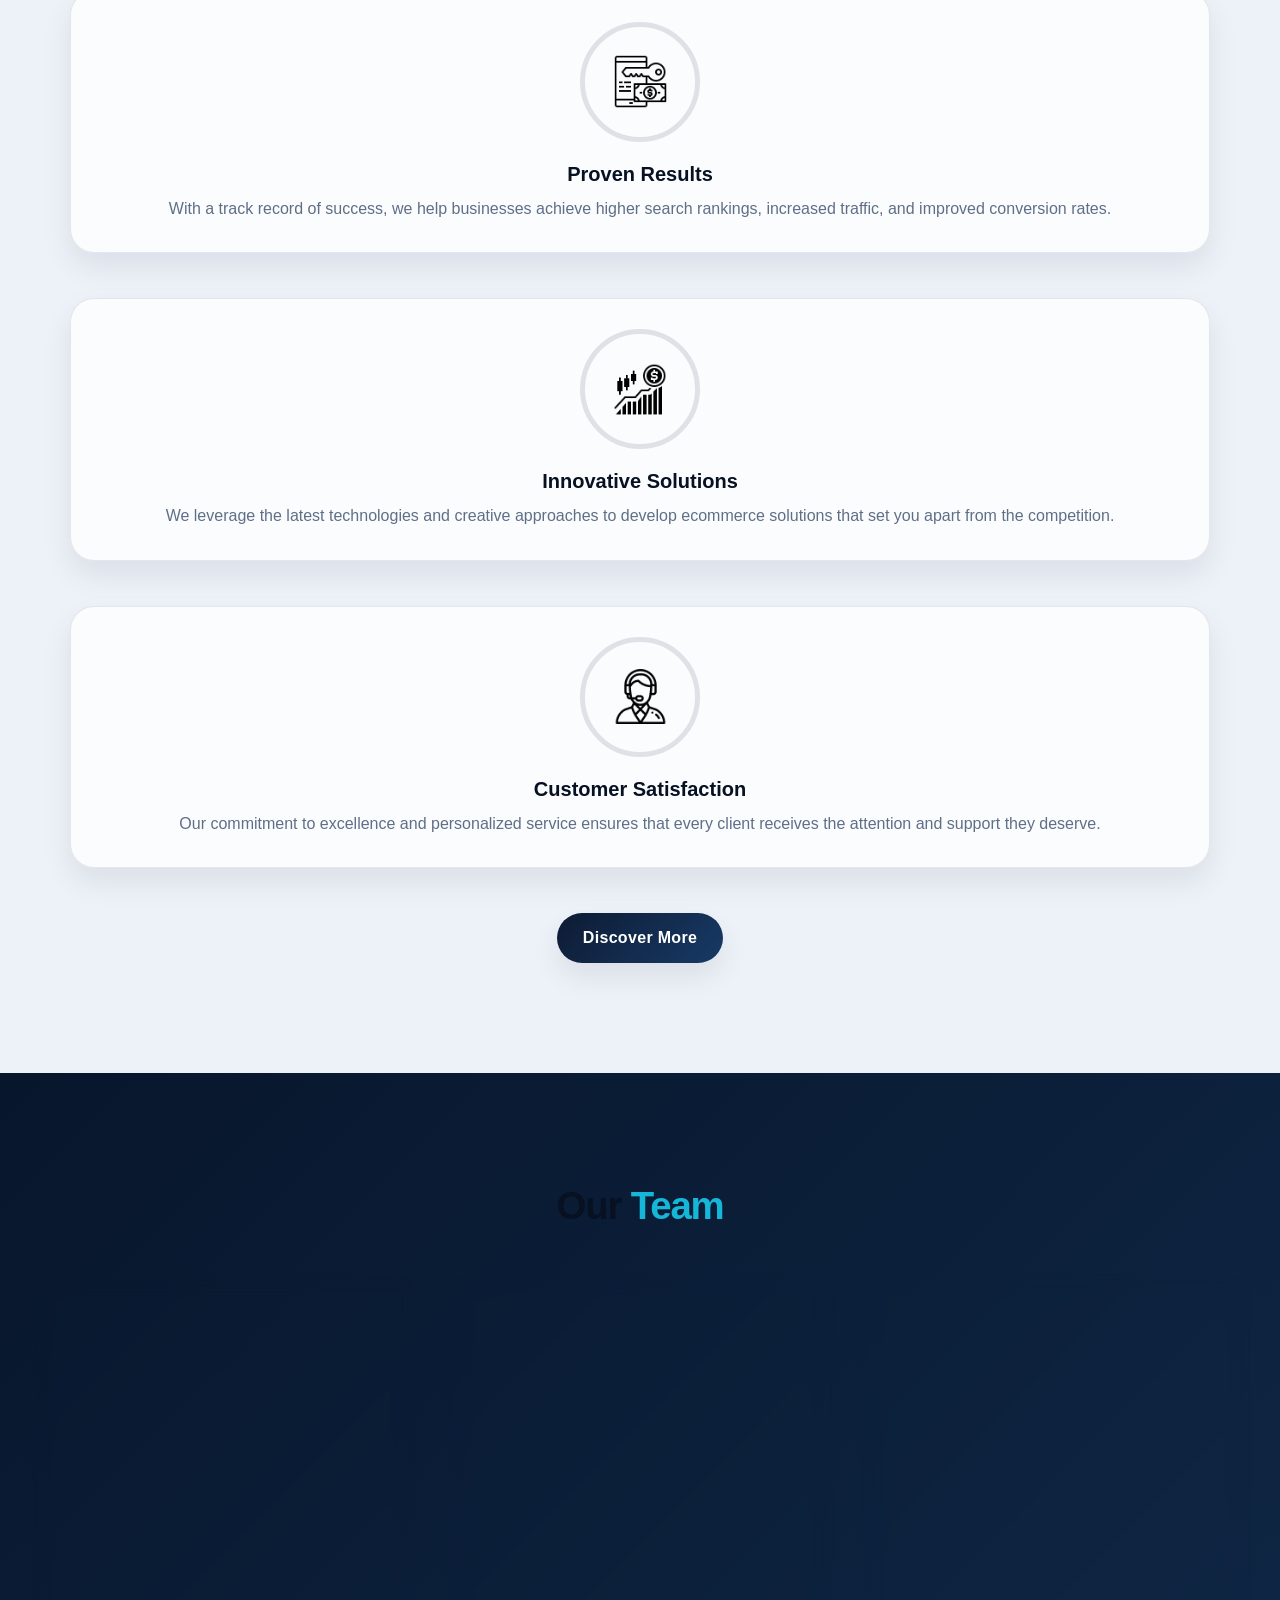
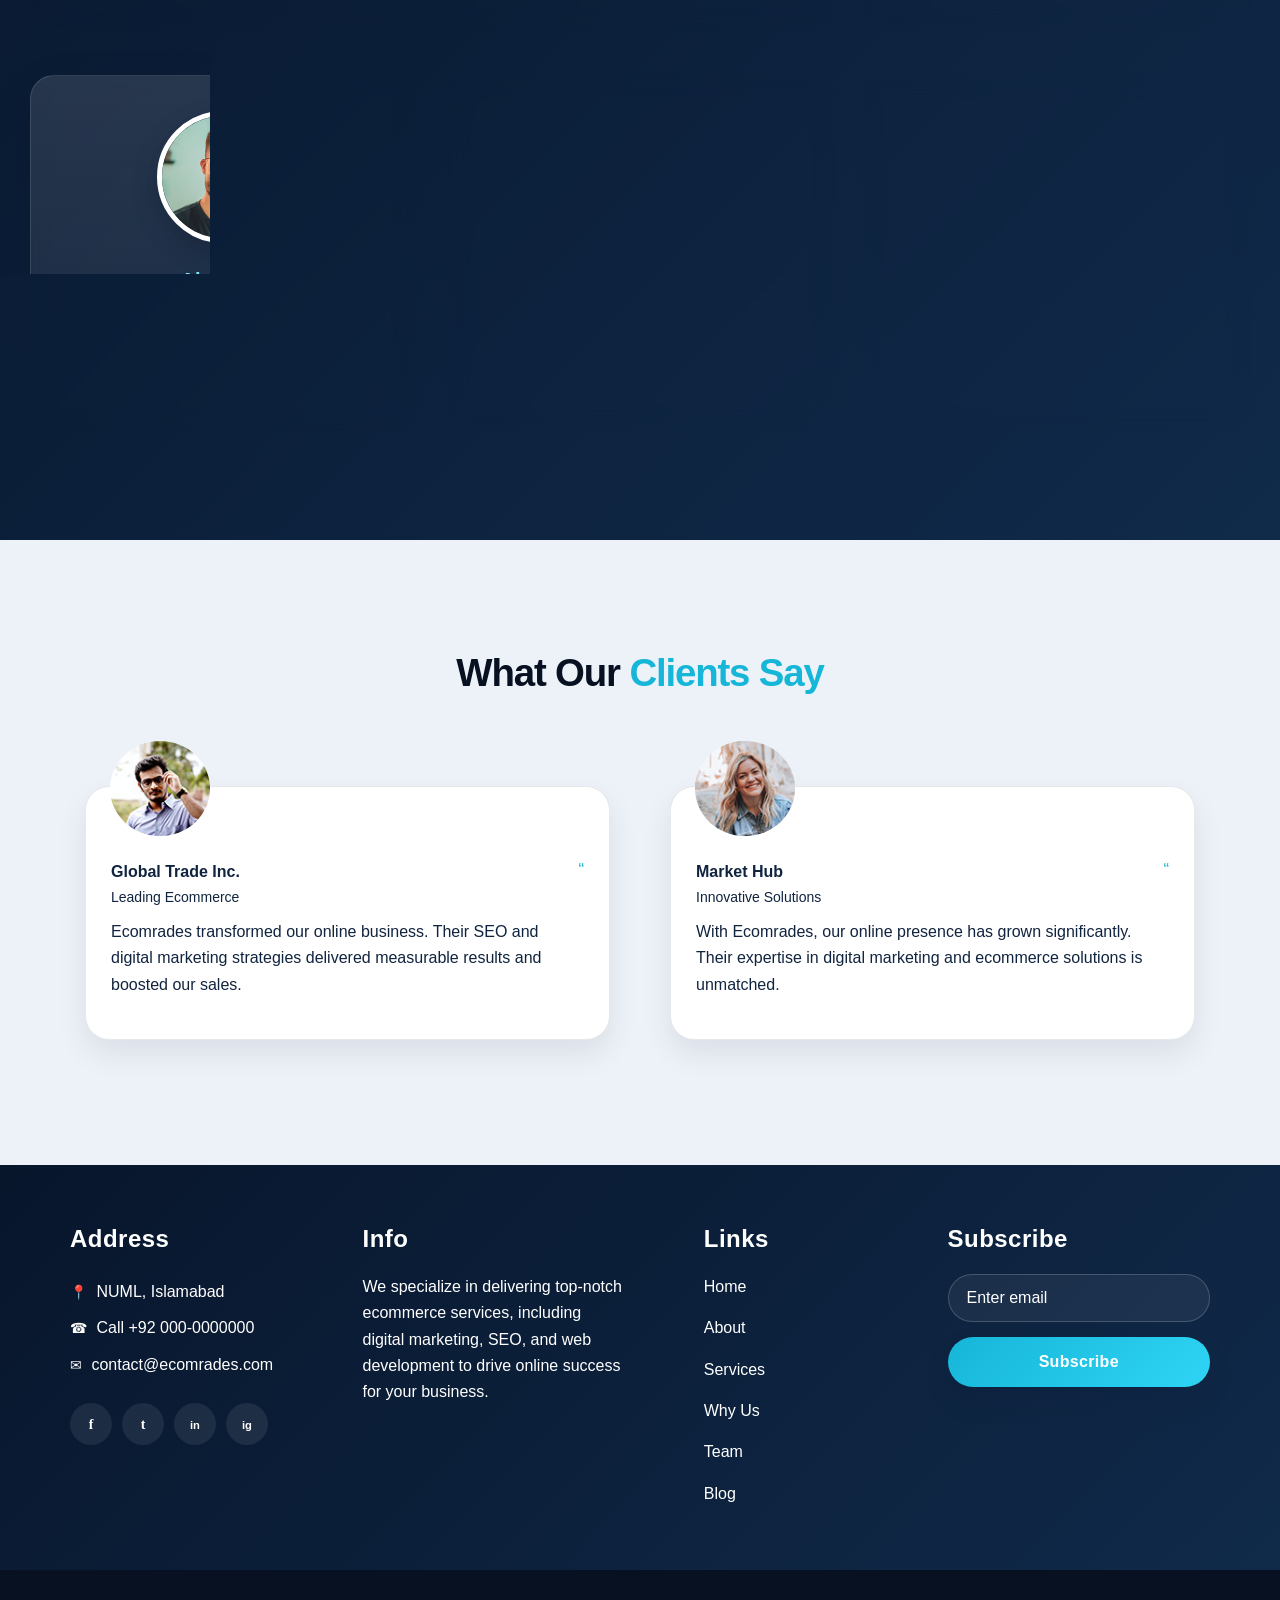
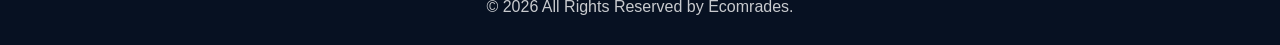
==== commit 29d24ec6: "Whole code" ====
--- a/index.html
+++ b/index.html
@@ -21,29 +21,13 @@
     <meta name="author" content="Ecomrades Team" />
     <link rel="shortcut icon" href="images/favicon.png" type="" />
 
-    <link rel="preconnect" href="https://fonts.googleapis.com" />
-    <link rel="preconnect" href="https://fonts.gstatic.com" crossorigin />
-    <link rel="preconnect" href="https://cdnjs.cloudflare.com" />
-    <link rel="preconnect" href="https://cdn.jsdelivr.net" />
+    <link rel="preconnect" href="https://cdn.jsdelivr.net" crossorigin />
     <link rel="preload" as="image" href="images/E-Commerce.png" />
 
     <title>Ecomrades - Your Ecommerce Success Partner</title>
 
     <!-- bootstrap core css -->
     <link rel="stylesheet" type="text/css" href="css/bootstrap.css" />
-
-    <!-- fonts style -->
-    <link
-      href="https://fonts.googleapis.com/css2?family=Roboto:wght@400;500;700;900&display=swap"
-      rel="stylesheet"
-    />
-
-    <!-- owl slider stylesheet -->
-    <link
-      rel="stylesheet"
-      type="text/css"
-      href="https://cdnjs.cloudflare.com/ajax/libs/OwlCarousel2/2.3.4/assets/owl.carousel.min.css"
-    />
 
     <!-- font awesome style -->
     <link href="css/font-awesome.min.css" rel="stylesheet" />
@@ -258,7 +242,7 @@
                     Enhance your search visibility with tailored SEO strategies
                     that drive organic traffic and improve conversion rates.
                   </p>
-                  <a href="service.html">Read More</a>
+                  <a href="service.html">Explore SEO Optimization</a>
                 </div>
               </div>
             </div>
@@ -275,7 +259,7 @@
                     marketing solutions, including PPC, social media, and
                     content marketing.
                   </p>
-                  <a href="service.html">Read More</a>
+                  <a href="service.html">Explore Digital Marketing</a>
                 </div>
               </div>
             </div>
@@ -292,7 +276,7 @@
                     delivers an exceptional user experience and drives business
                     growth.
                   </p>
-                  <a href="service.html">Read More</a>
+                  <a href="service.html">Explore Web Development</a>
                 </div>
               </div>
             </div>
@@ -335,7 +319,7 @@
                 their needs, deliver custom strategies, and ensure sustainable
                 growth in the digital marketplace.
               </p>
-              <a href="about.html">Read More</a>
+              <a href="about.html">Learn More About Ecomrades</a>
             </div>
           </div>
         </div>
@@ -571,59 +555,64 @@
         <div class="heading_container heading_center psudo_white_primary mb_45">
           <h2>What Our <span>Clients Say</span></h2>
         </div>
-        <div class="carousel-wrap">
-          <div class="owl-carousel client_owl-carousel">
-            <div class="item">
-              <div class="box">
-                <div class="img-box">
-                  <img
-                    src="images/client1.jpg"
-                    alt="Client 1"
-                    class="box-img"
-                  />
-                </div>
-                <div class="detail-box">
-                  <div class="client_id">
-                    <div class="client_info">
-                      <h6>Global Trade Inc.</h6>
-                      <p>Leading Ecommerce</p>
-                    </div>
-                    <i class="fa fa-quote-left" aria-hidden="true"></i>
+        <div class="row">
+          <div class="col-md-6">
+            <div class="box">
+              <div class="img-box">
+                <img
+                  src="images/client1.jpg"
+                  alt="Client 1"
+                  class="box-img"
+                  width="107"
+                  height="101"
+                  loading="lazy"
+                  decoding="async"
+                />
+              </div>
+              <div class="detail-box">
+                <div class="client_id">
+                  <div class="client_info">
+                    <h6>Global Trade Inc.</h6>
+                    <p>Leading Ecommerce</p>
                   </div>
-                  <p>
-                    Ecomrades transformed our online business. Their SEO and
-                    digital marketing strategies delivered measurable results
-                    and boosted our sales.
-                  </p>
-                </div>
-              </div>
-            </div>
-            <div class="item">
-              <div class="box">
-                <div class="img-box">
-                  <img
-                    src="images/client2.jpg"
-                    alt="Client 2"
-                    class="box-img"
-                  />
-                </div>
-                <div class="detail-box">
-                  <div class="client_id">
-                    <div class="client_info">
-                      <h6>Market Hub</h6>
-                      <p>Innovative Solutions</p>
-                    </div>
-                    <i class="fa fa-quote-left" aria-hidden="true"></i>
+                  <i class="fa fa-quote-left" aria-hidden="true"></i>
+                </div>
+                <p>
+                  Ecomrades transformed our online business. Their SEO and
+                  digital marketing strategies delivered measurable results and
+                  boosted our sales.
+                </p>
+              </div>
+            </div>
+          </div>
+          <div class="col-md-6">
+            <div class="box">
+              <div class="img-box">
+                <img
+                  src="images/client2.jpg"
+                  alt="Client 2"
+                  class="box-img"
+                  width="107"
+                  height="101"
+                  loading="lazy"
+                  decoding="async"
+                />
+              </div>
+              <div class="detail-box">
+                <div class="client_id">
+                  <div class="client_info">
+                    <h6>Market Hub</h6>
+                    <p>Innovative Solutions</p>
                   </div>
-                  <p>
-                    With Ecomrades, our online presence has grown significantly.
-                    Their expertise in digital marketing and ecommerce solutions
-                    is unmatched.
-                  </p>
-                </div>
-              </div>
-            </div>
-            <!-- Additional client testimonials can be added here -->
+                  <i class="fa fa-quote-left" aria-hidden="true"></i>
+                </div>
+                <p>
+                  With Ecomrades, our online presence has grown significantly.
+                  Their expertise in digital marketing and ecommerce solutions is
+                  unmatched.
+                </p>
+              </div>
+            </div>
           </div>
         </div>
       </div>
@@ -706,20 +695,16 @@
     <!-- footer section -->
 
     <!-- jQuery -->
-    <script type="text/javascript" src="js/jquery-3.4.1.min.js"></script>
+    <script type="text/javascript" src="js/jquery-3.4.1.min.js" defer></script>
     <!-- popper js -->
     <script
       src="https://cdn.jsdelivr.net/npm/popper.js@1.16.0/dist/umd/popper.min.js"
       crossorigin="anonymous"
+      defer
     ></script>
     <!-- bootstrap js -->
-    <script type="text/javascript" src="js/bootstrap.js"></script>
-    <!-- owl slider -->
-    <script
-      type="text/javascript"
-      src="https://cdnjs.cloudflare.com/ajax/libs/OwlCarousel2/2.3.4/owl.carousel.min.js"
-    ></script>
+    <script type="text/javascript" src="js/bootstrap.js" defer></script>
     <!-- custom js -->
-    <script type="text/javascript" src="js/custom.js"></script>
+    <script type="text/javascript" src="js/custom.js" defer></script>
   </body>
 </html>
--- a/css/style.css
+++ b/css/style.css
@@ -20,7 +20,7 @@
 }
 
 body {
-  font-family: "Roboto", sans-serif;
+  font-family: "Segoe UI", "Helvetica Neue", Arial, sans-serif;
   color: var(--text);
   background:
     radial-gradient(circle at top left, rgba(22, 182, 216, 0.08), transparent 24%),
